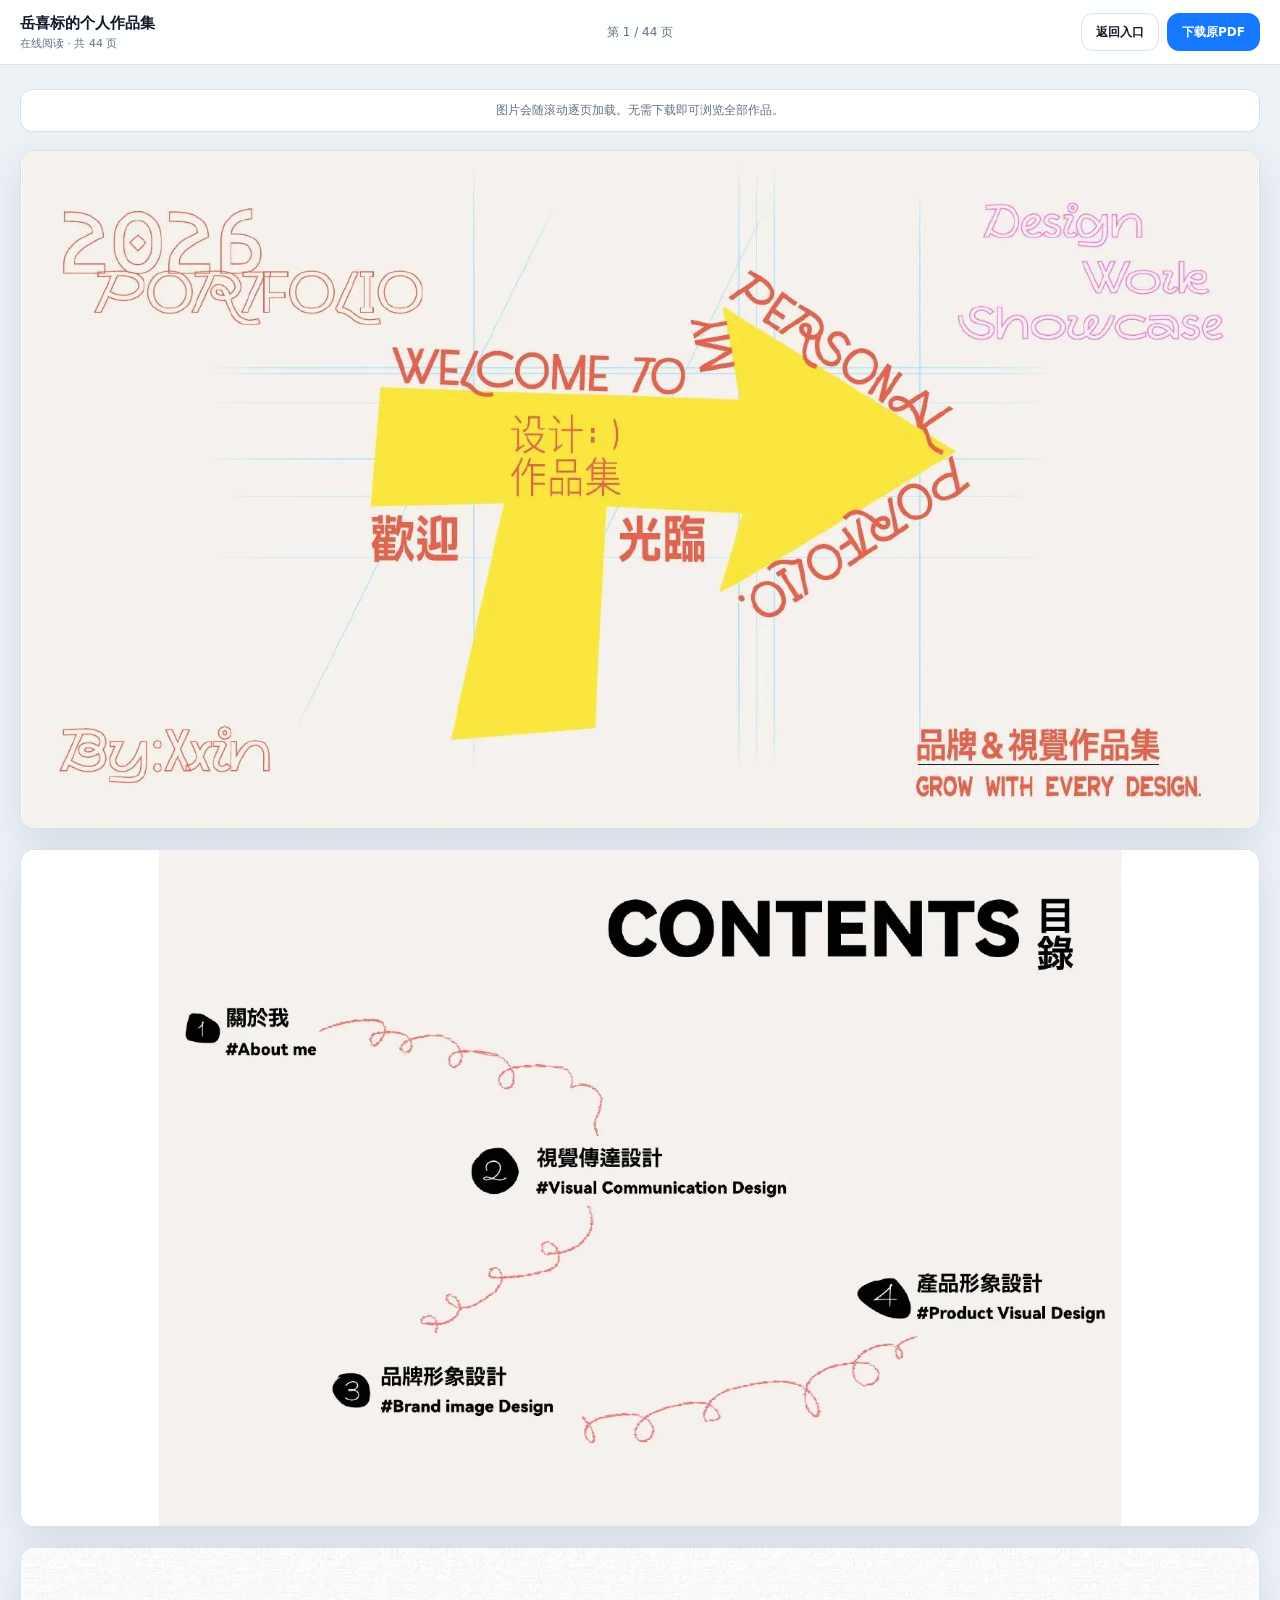
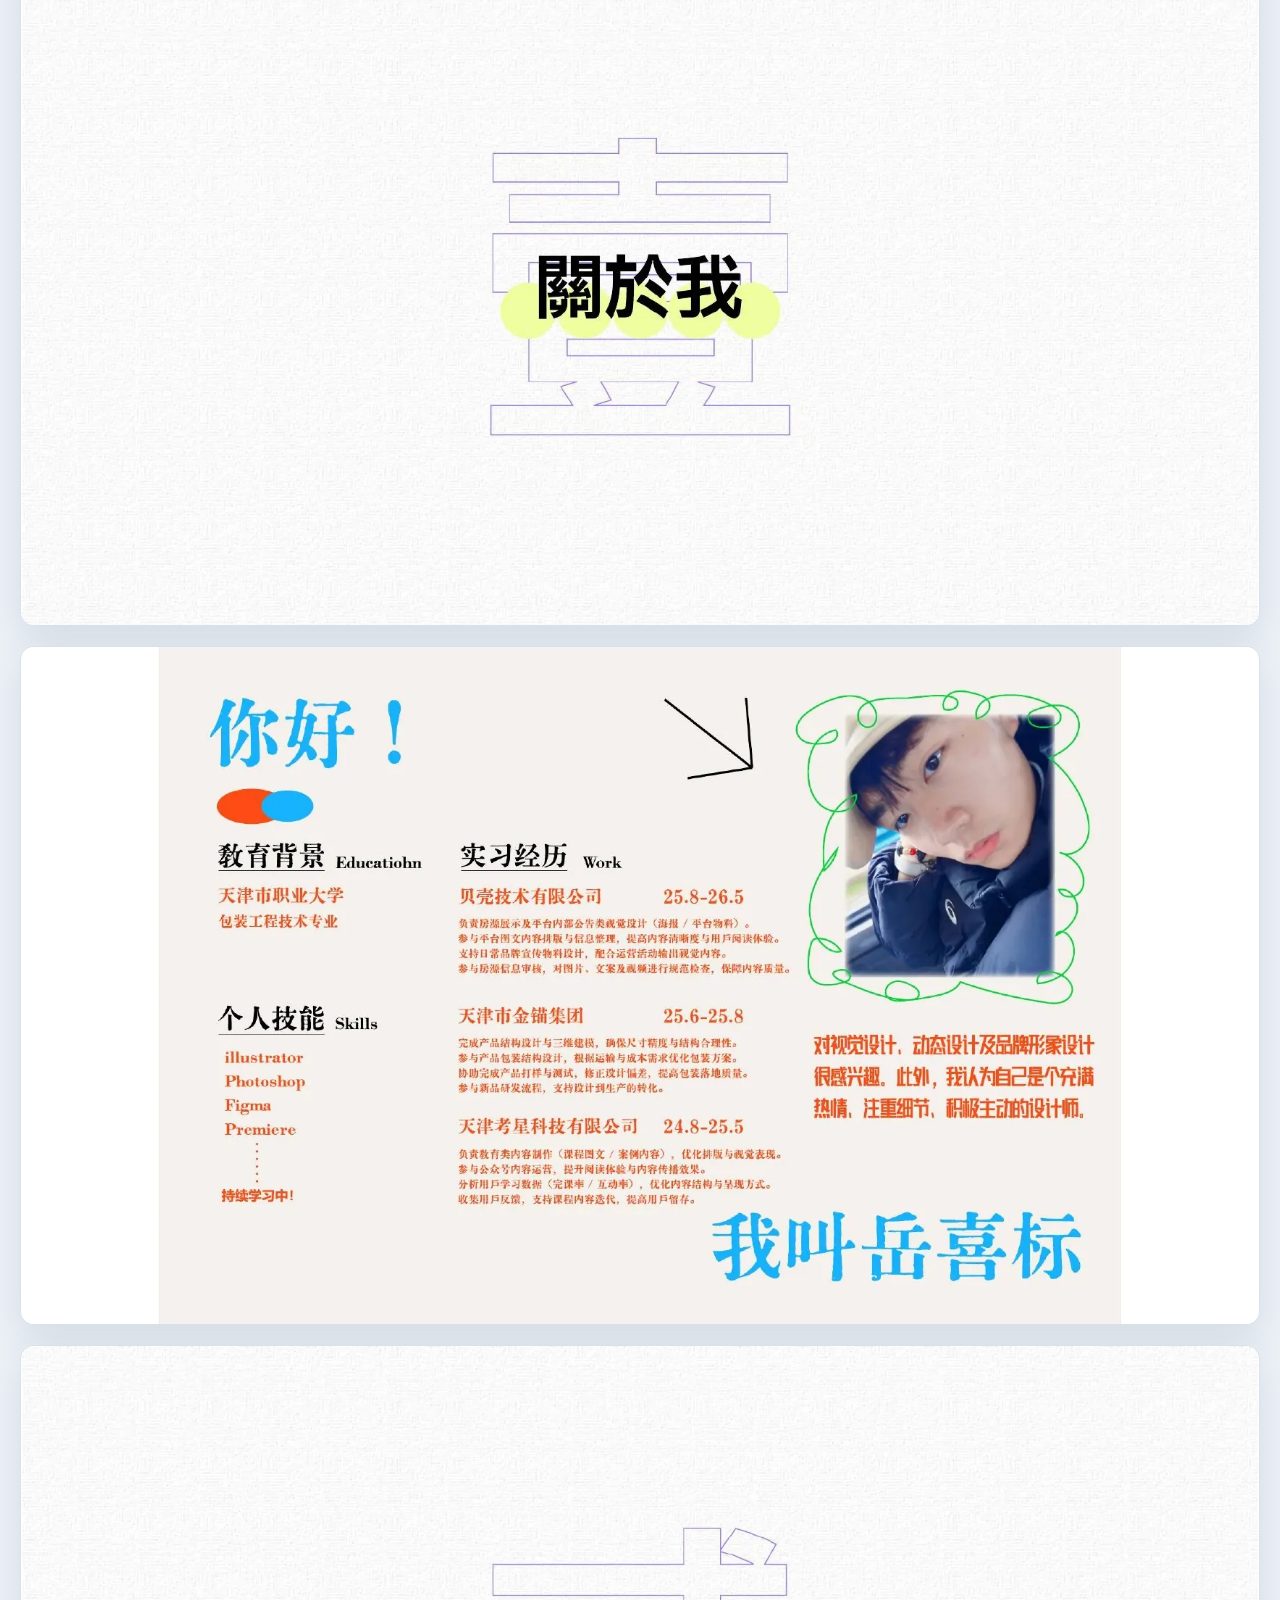
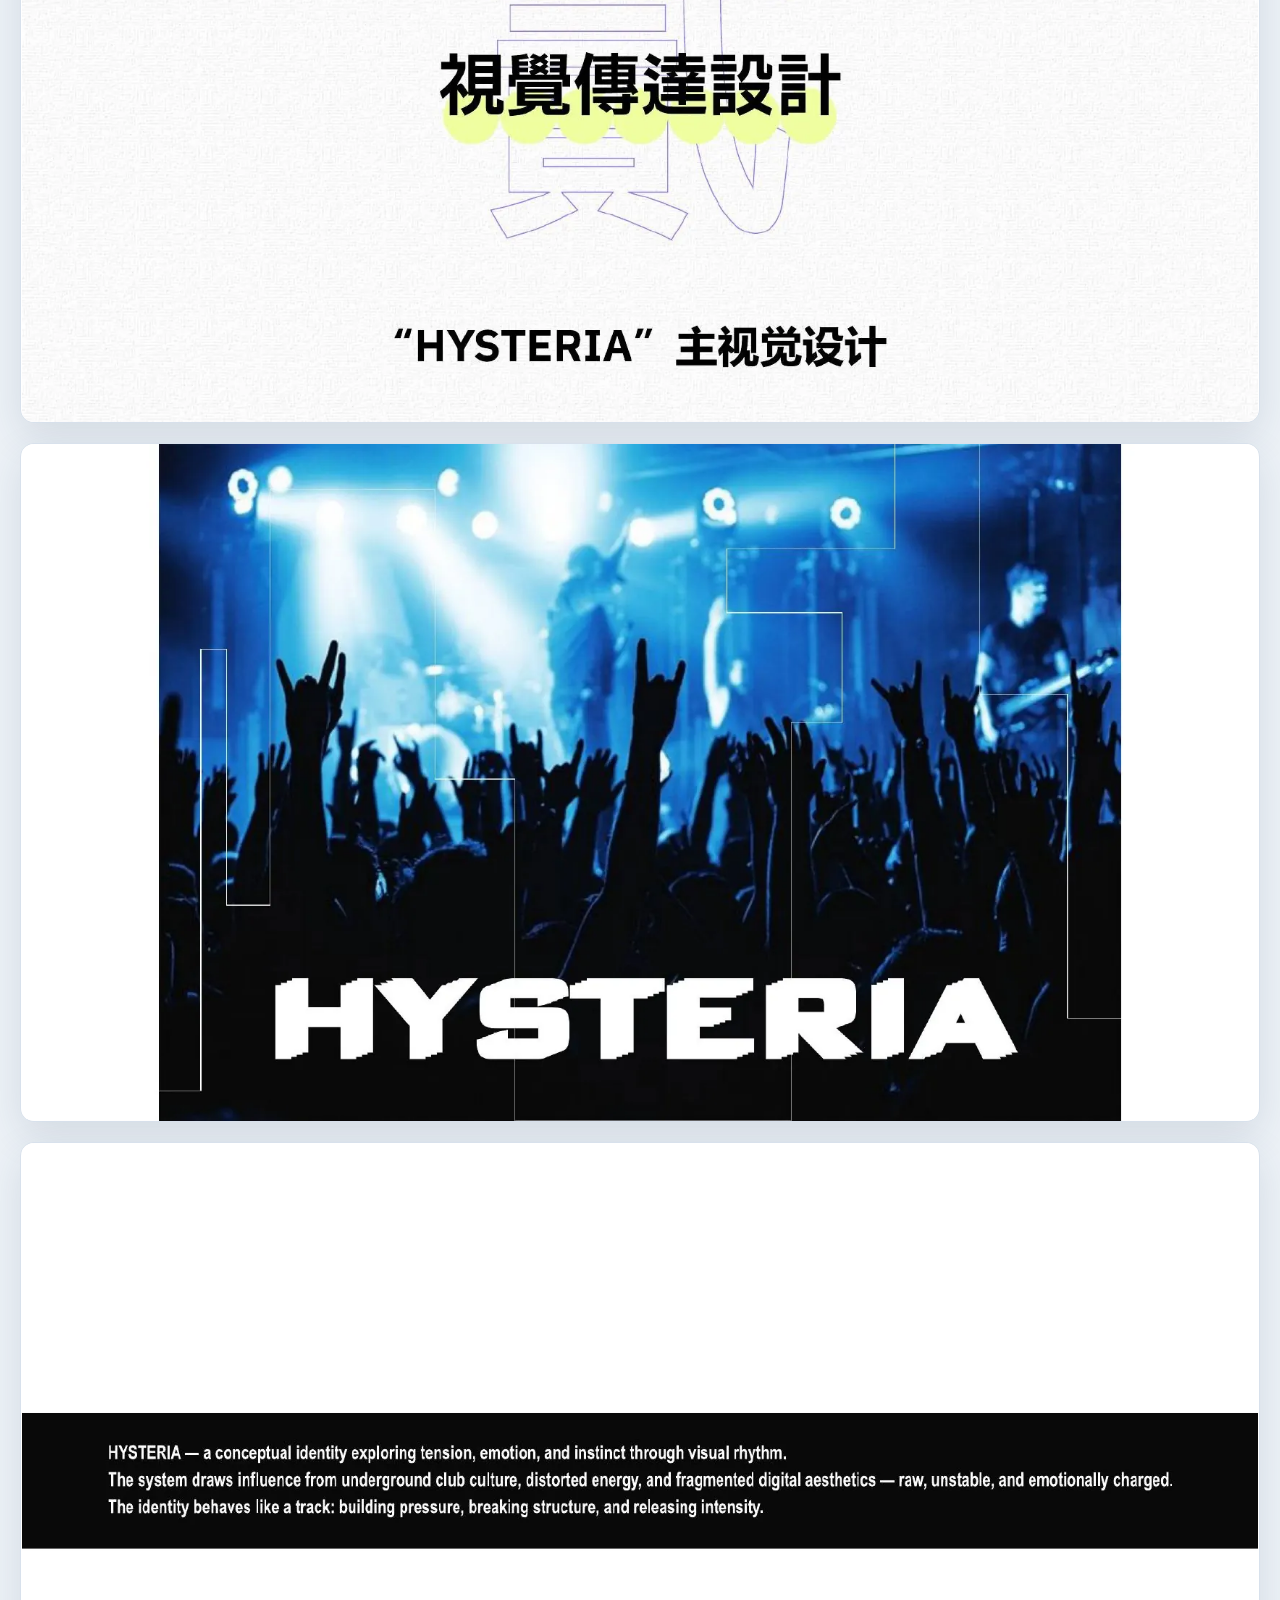
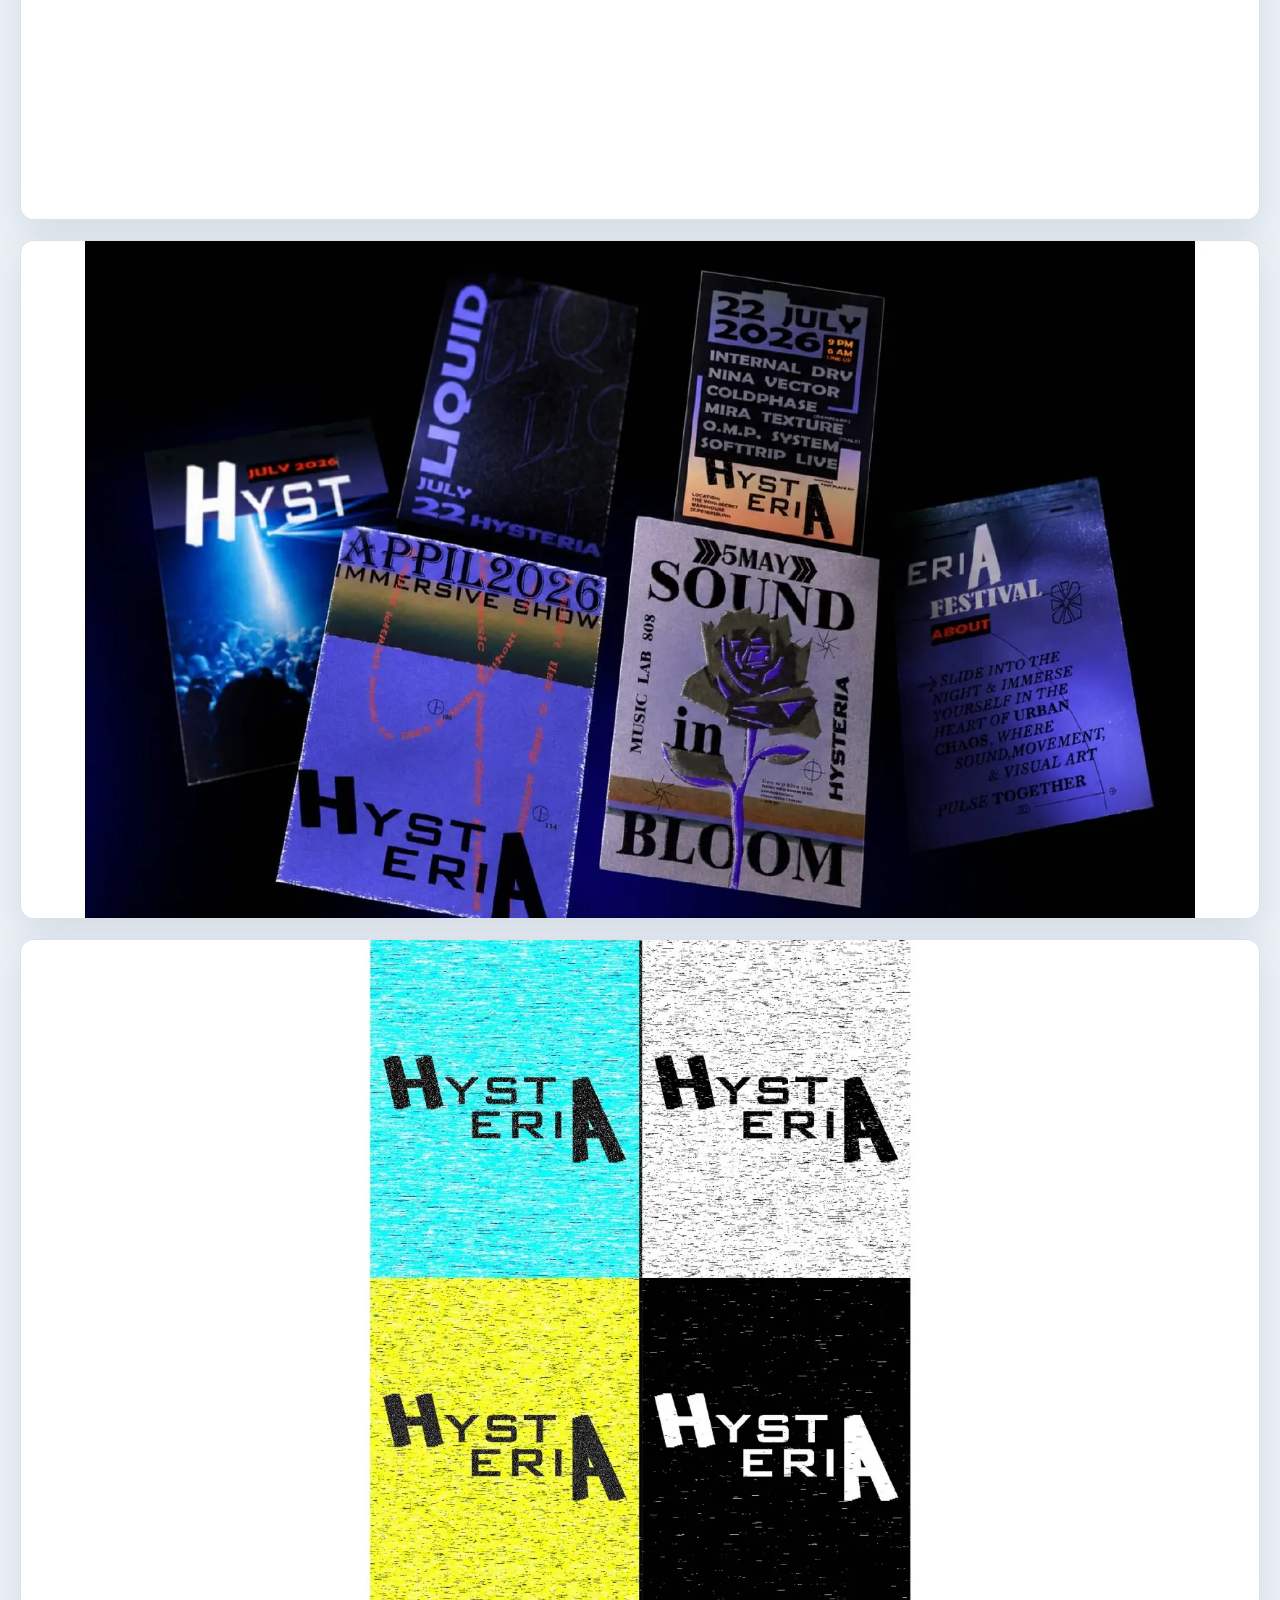
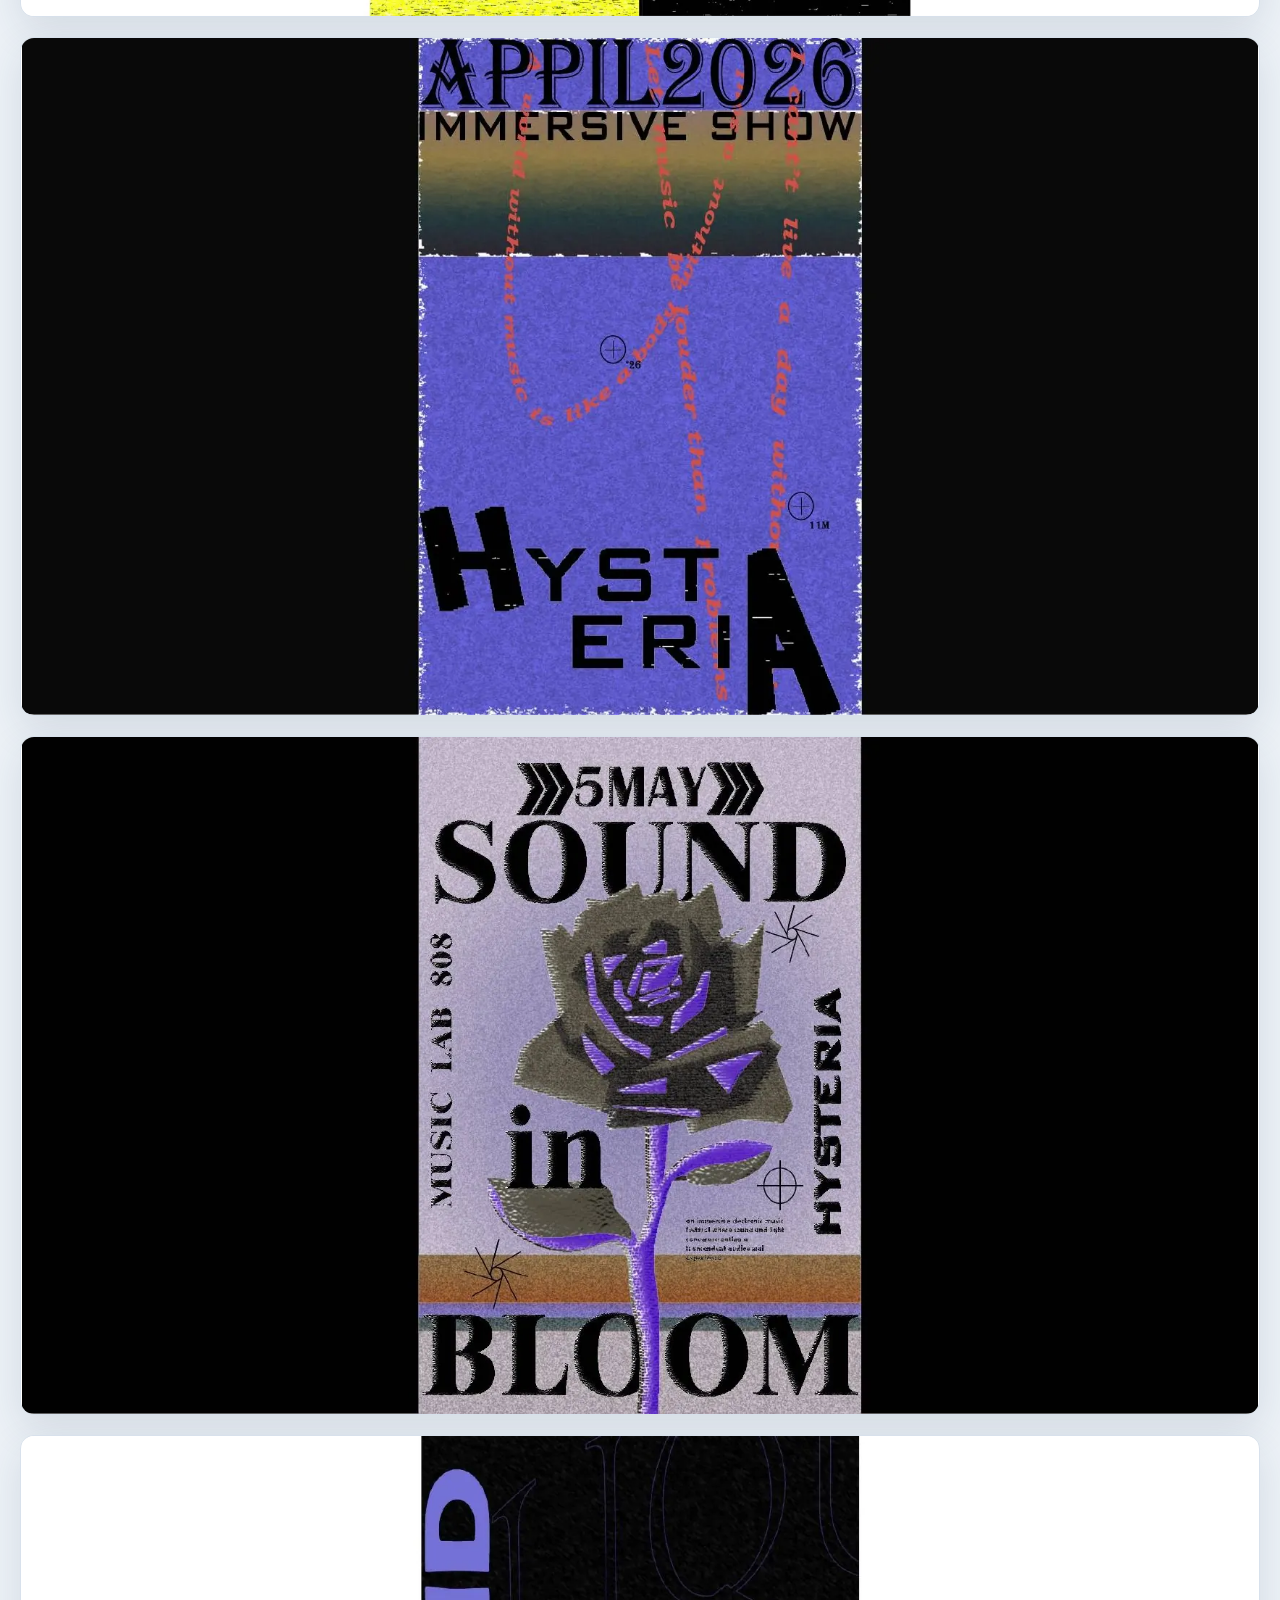
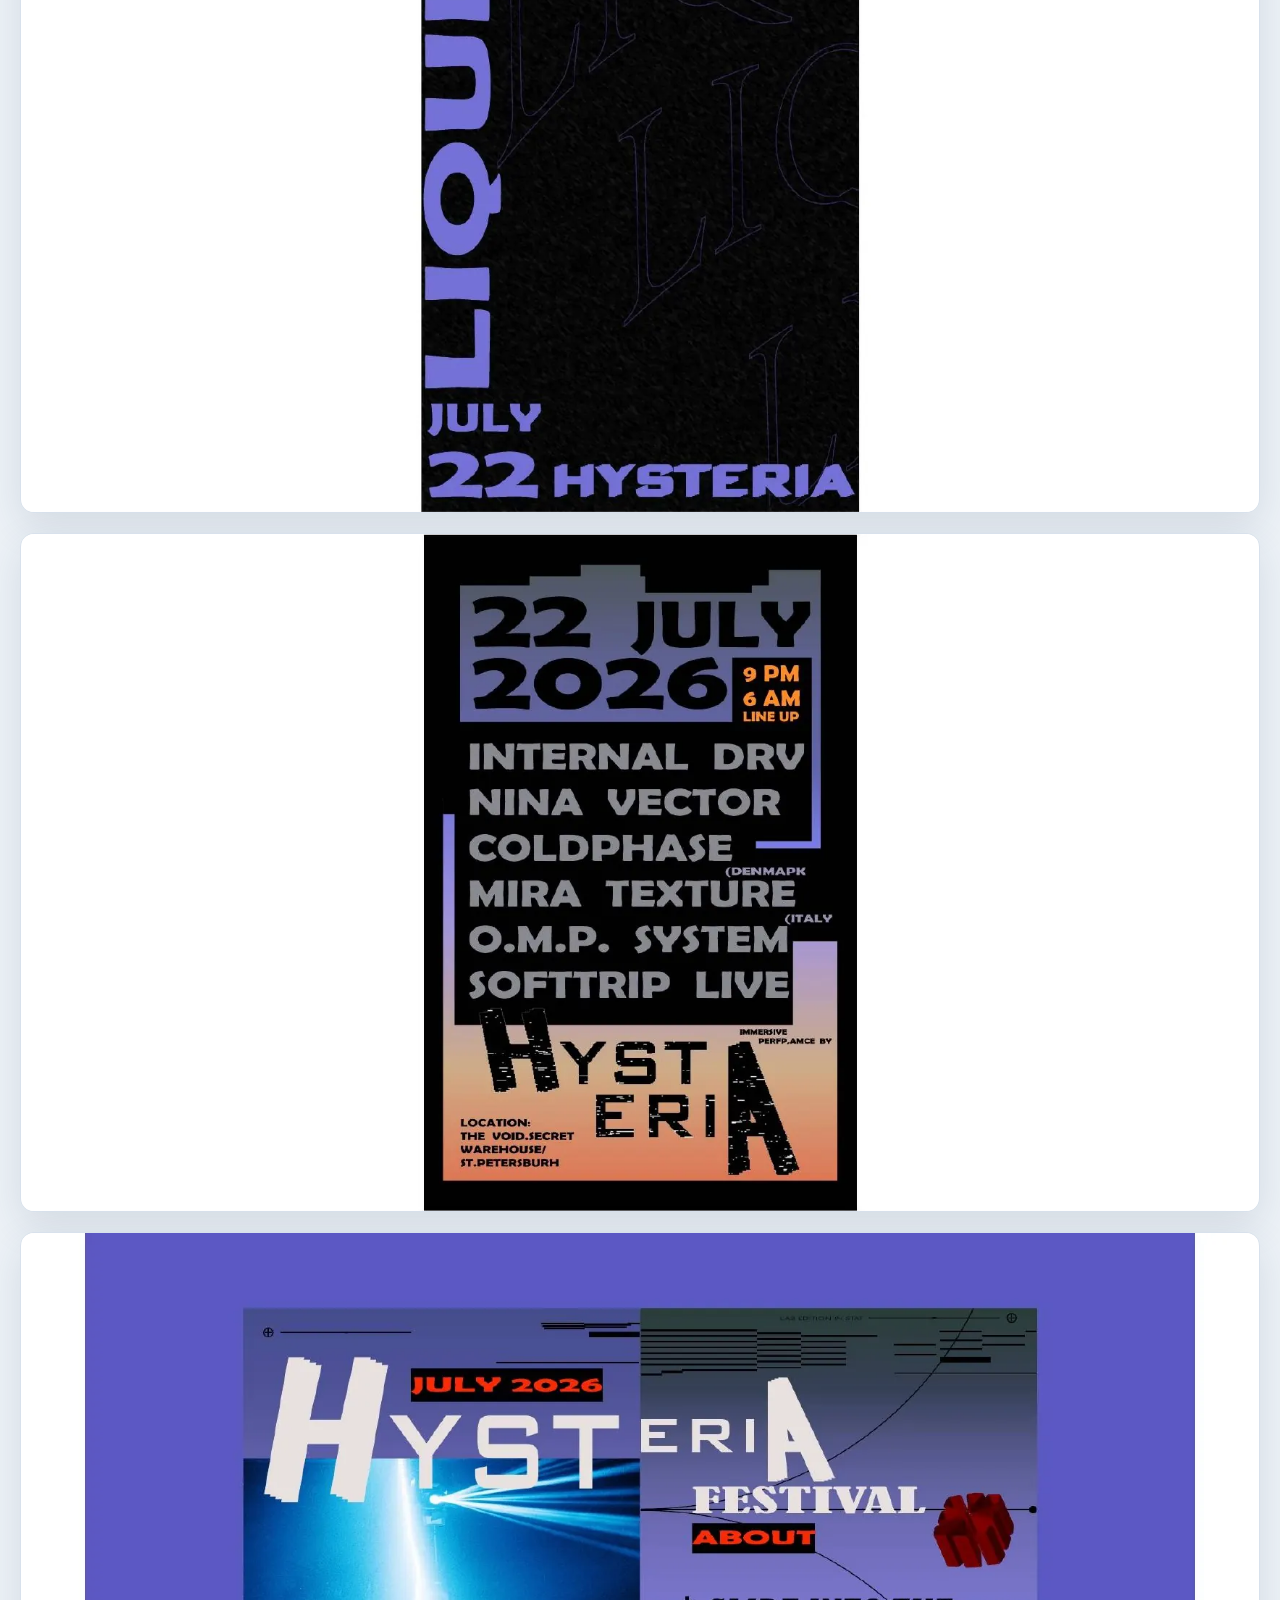
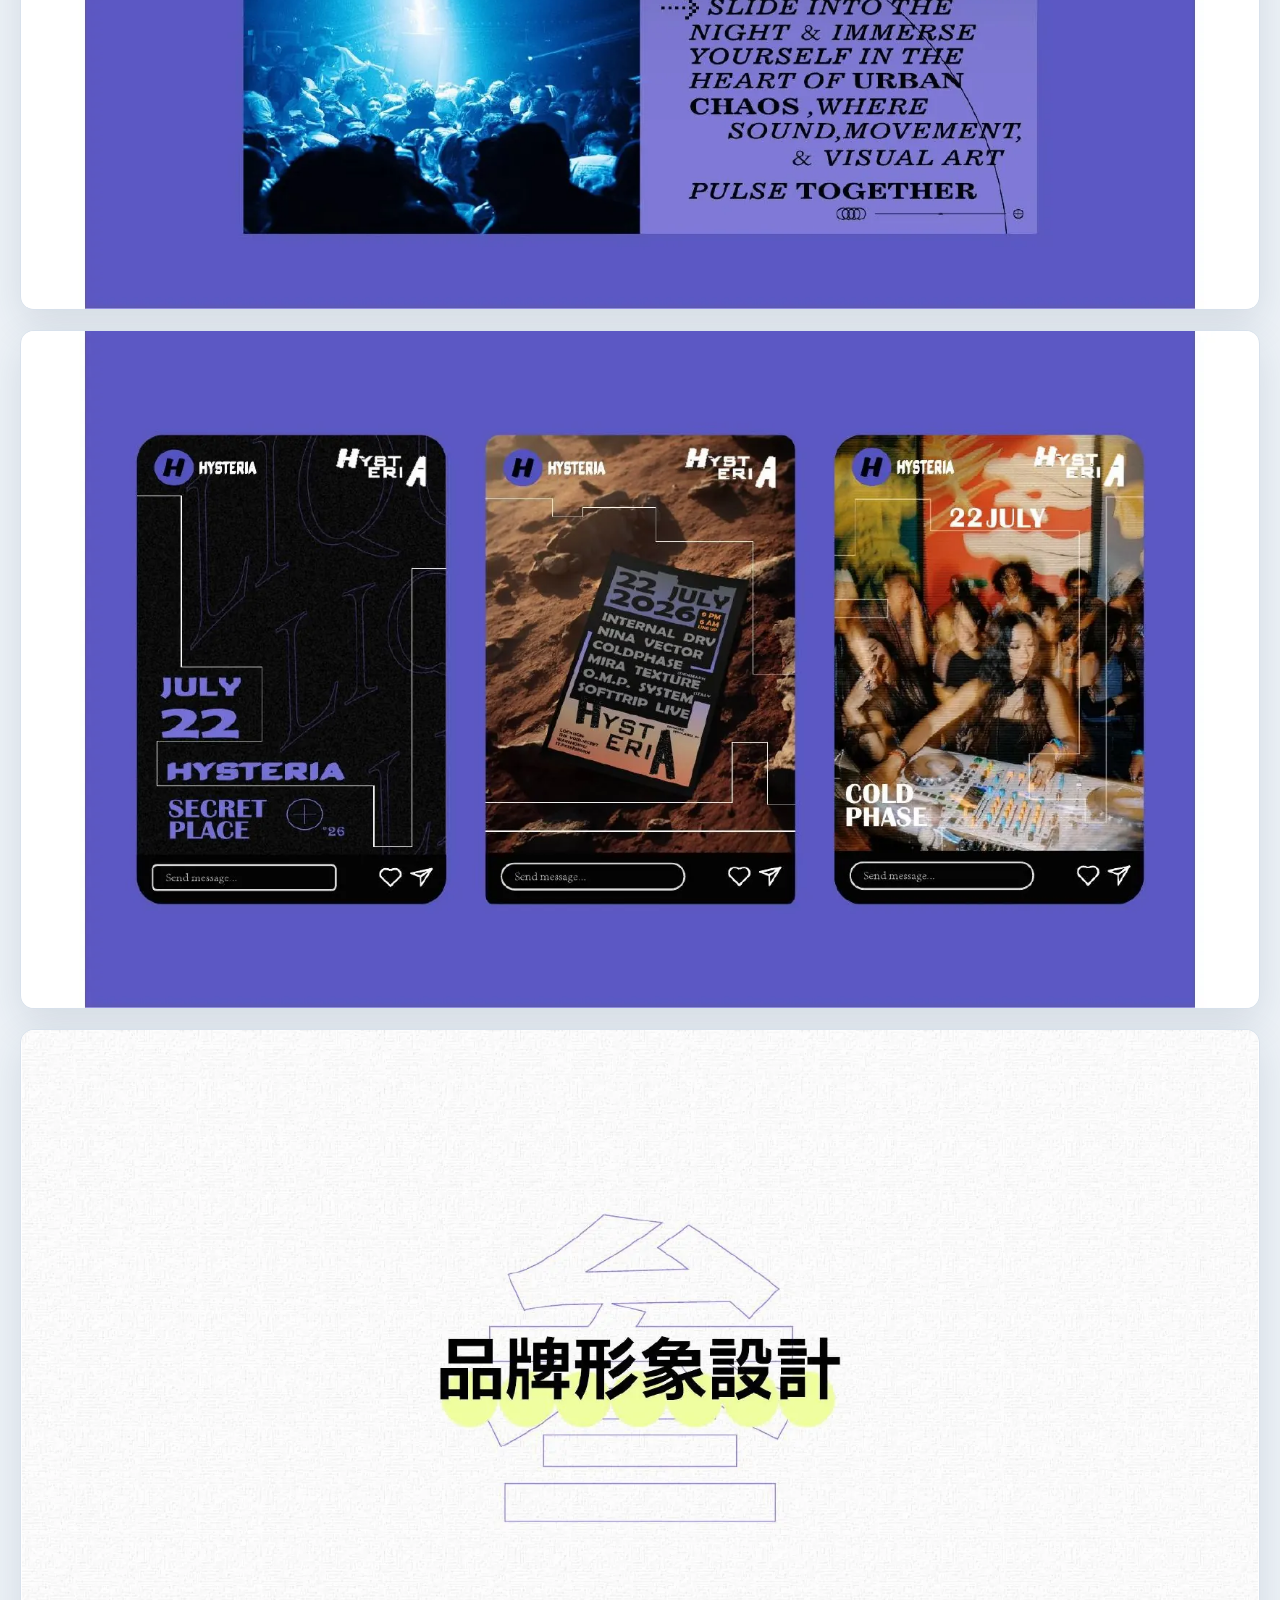
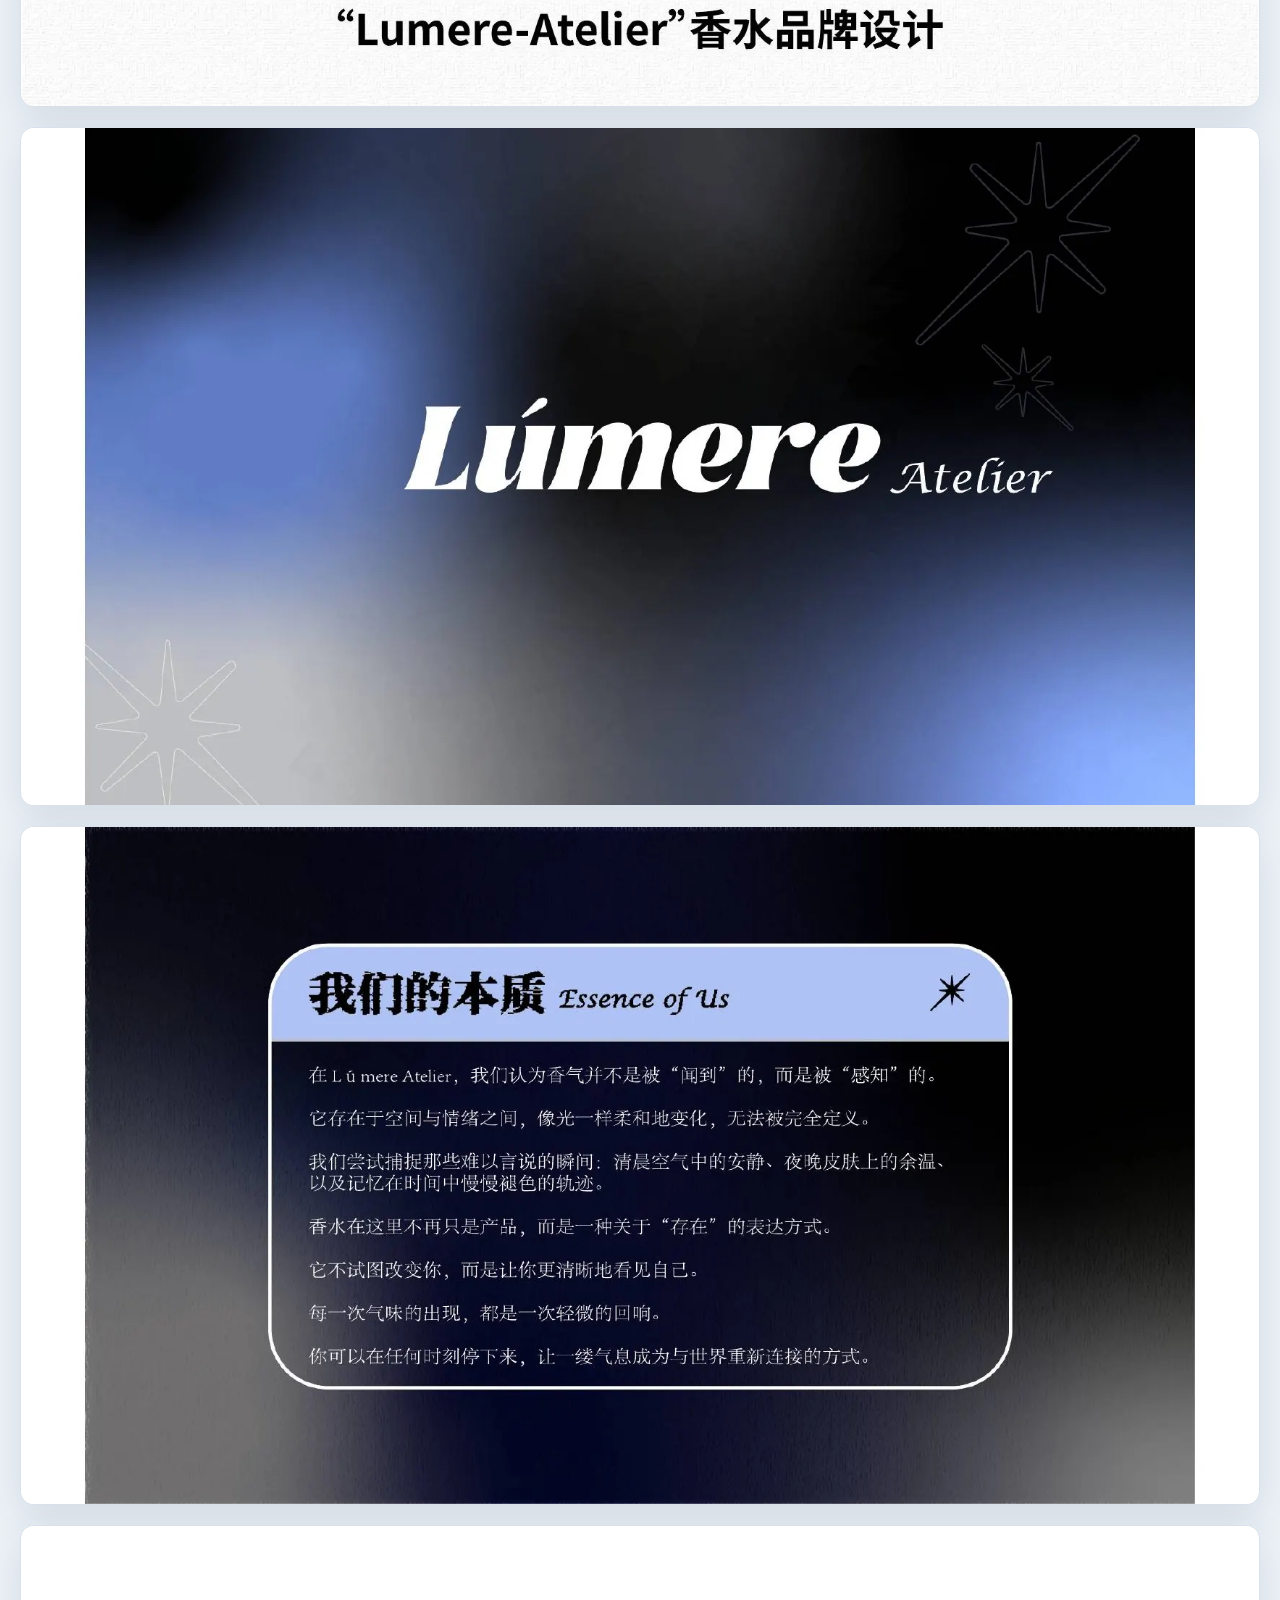
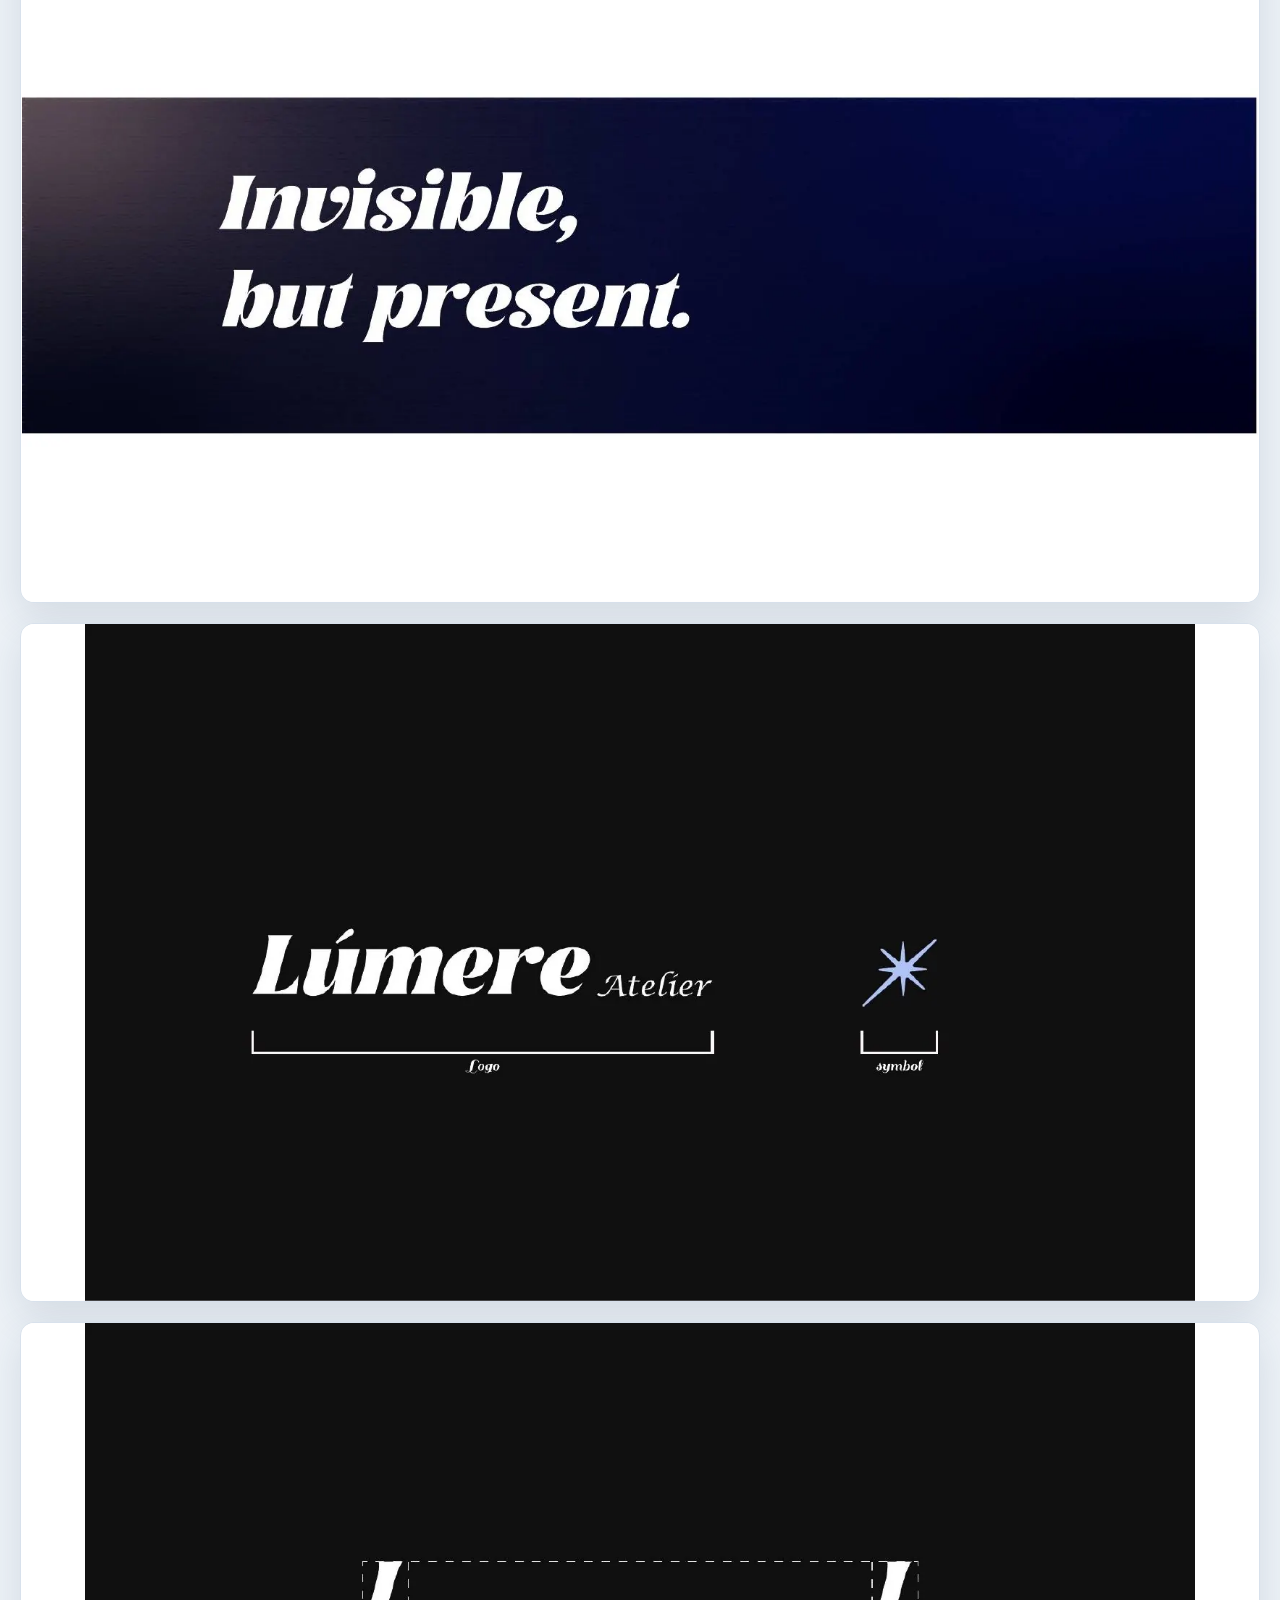
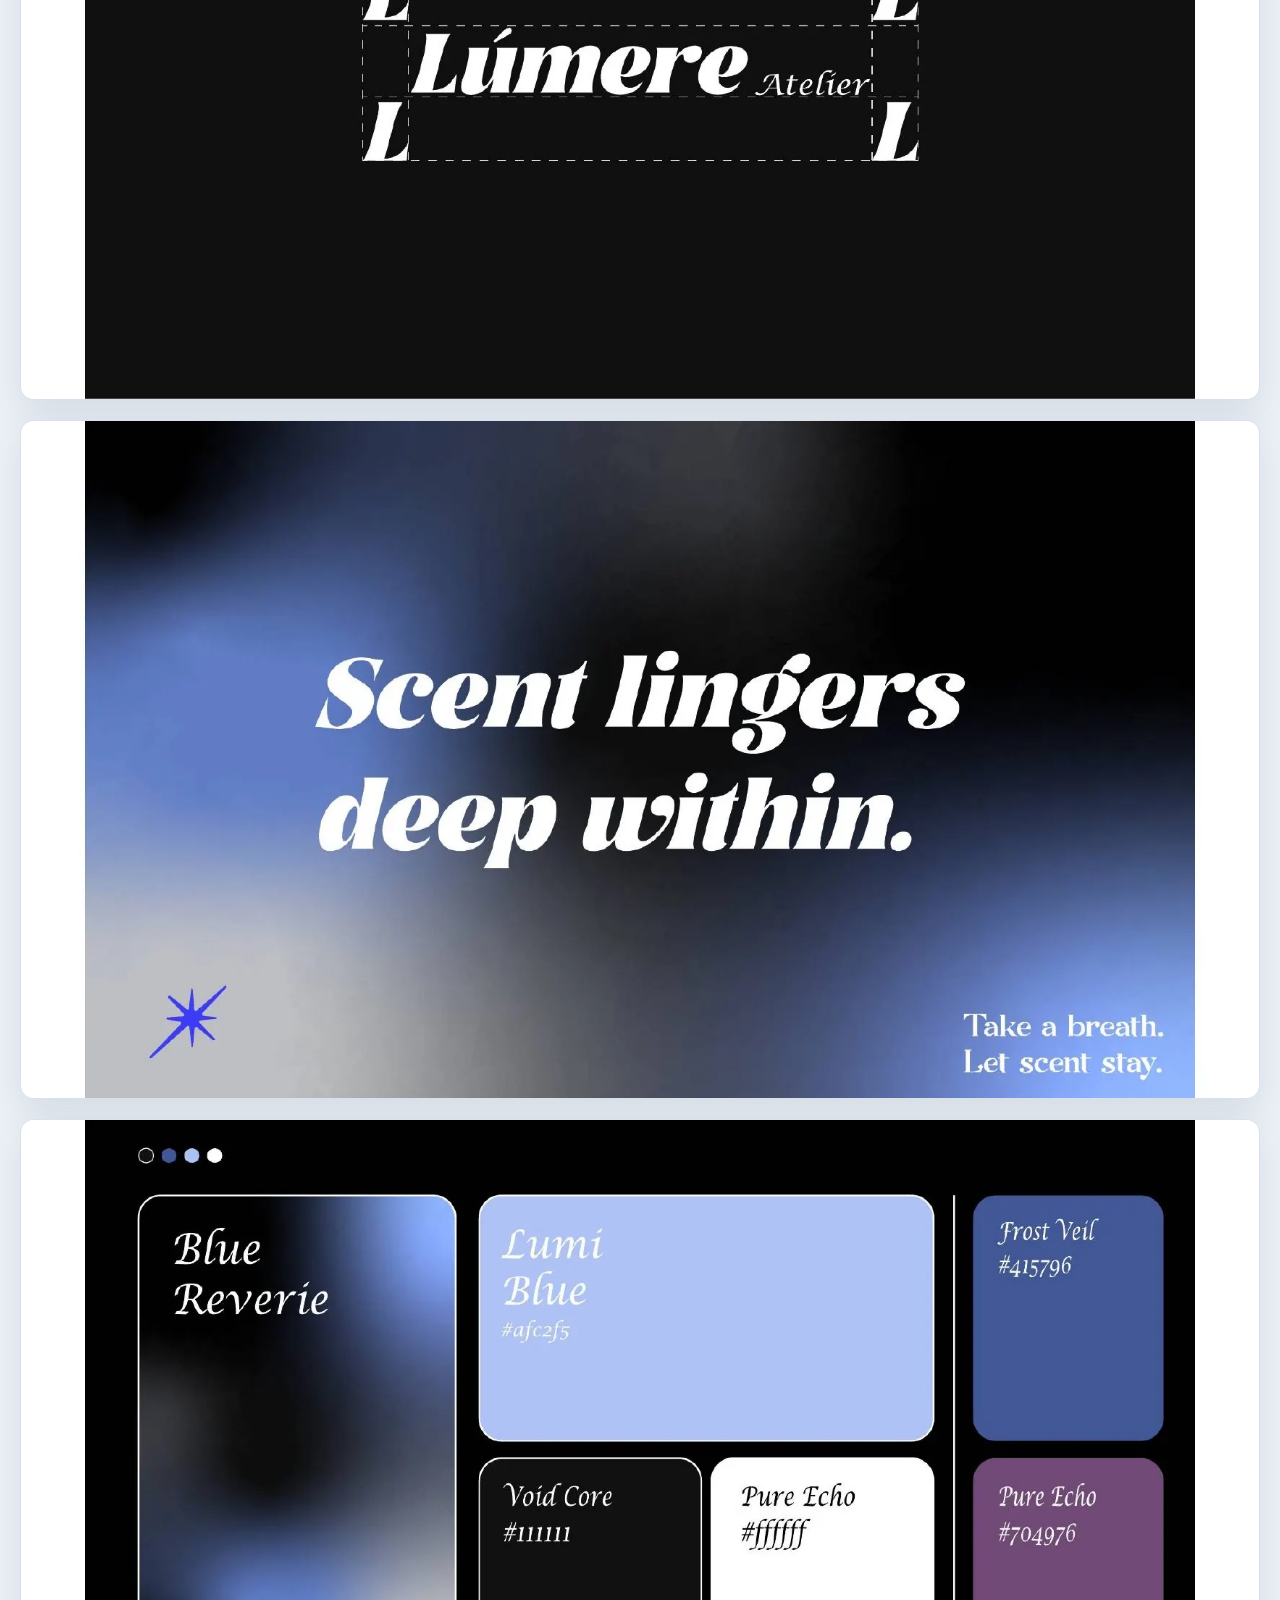
==== pdf.html @ c26d88dd "Add files via upload" ====
<!doctype html>
<html lang="zh-CN">
<head>
  <meta charset="utf-8" />
  <meta name="viewport" content="width=device-width, initial-scale=1, viewport-fit=cover" />
  <meta name="theme-color" content="#f3f6fa" />
  <title>岳喜标｜作品集在线阅读</title>
  <link rel="preload" as="image" href="./portfolio-pages/page-01.webp" fetchpriority="high" />
  <style>
    :root {
      color-scheme: light;
      --blue:#1677ff;
      --blue-dark:#0f5fd6;
      --ink:#111827;
      --muted:#637083;
      --line:#d8e1ec;
      --surface:#ffffff;
      --canvas:#edf2f7;
      --header:rgba(255,255,255,.94);
      --shadow:0 14px 40px rgba(34,57,91,.12);
    }
    * { box-sizing:border-box; }
    html { scroll-behavior:smooth; }
    body { margin:0; min-height:100dvh; background:var(--canvas); color:var(--ink); font-family:"Microsoft YaHei","PingFang SC",system-ui,sans-serif; }
    header { position:sticky; top:0; z-index:10; border-bottom:1px solid var(--line); background:var(--header); backdrop-filter:blur(16px); -webkit-backdrop-filter:blur(16px); }
    .bar { width:min(100%,1320px); min-height:64px; margin:0 auto; padding:10px 20px; display:grid; grid-template-columns:1fr auto 1fr; align-items:center; gap:16px; }
    .title { min-width:0; }
    .title strong { display:block; overflow:hidden; color:var(--ink); font-size:15px; line-height:1.35; text-overflow:ellipsis; white-space:nowrap; }
    .title span { display:block; margin-top:2px; color:var(--muted); font-size:11px; }
    .counter { color:var(--muted); font-size:12px; font-variant-numeric:tabular-nums; white-space:nowrap; }
    .actions { justify-self:end; display:flex; align-items:center; gap:8px; }
    .action { min-height:38px; display:inline-flex; align-items:center; justify-content:center; padding:0 14px; border:1px solid var(--line); border-radius:12px; background:var(--surface); color:var(--ink); font-size:12px; font-weight:700; text-decoration:none; white-space:nowrap; }
    .action.primary { border-color:var(--blue); background:var(--blue); color:#fff; }
    .action:active { transform:translateY(1px); }
    main { width:min(100%,1320px); margin:0 auto; padding:24px 20px 64px; }
    .notice { margin:0 auto 18px; padding:11px 14px; border:1px solid var(--line); border-radius:12px; background:var(--surface); color:var(--muted); font-size:12px; line-height:1.6; text-align:center; }
    .pages { display:grid; gap:20px; }
    .page { width:100%; aspect-ratio:1280 / 700.4724; margin:0; overflow:hidden; border:1px solid var(--line); border-radius:14px; background:#e3eaf2; box-shadow:var(--shadow); }
    .page img { display:block; width:100%; height:100%; object-fit:contain; background:var(--surface); }
    .page img.is-error { opacity:0; }
    .error { display:none; height:100%; place-items:center; padding:24px; color:var(--muted); text-align:center; }
    .page.has-error .error { display:grid; }
    .page.has-error img { display:none; }
    noscript { display:block; margin:20px; padding:18px; border:1px solid #f1b8b8; border-radius:12px; background:#fff3f3; color:#862828; }
    @media (max-width:720px) {
      .bar { min-height:58px; padding:8px 12px; grid-template-columns:minmax(0,1fr) auto; }
      .counter { display:none; }
      .title span { display:none; }
      .actions { gap:6px; }
      .action { min-height:36px; padding:0 10px; border-radius:10px; font-size:11px; }
      main { padding:12px 8px 44px; }
      .notice { margin-bottom:10px; padding:9px 10px; border-radius:10px; }
      .pages { gap:10px; }
      .page { border-radius:8px; box-shadow:0 8px 24px rgba(34,57,91,.10); }
    }
    @media (prefers-color-scheme:dark) {
      :root { --ink:#edf3fb; --muted:#a9b6c8; --line:#334155; --surface:#182231; --canvas:#0f1722; --header:rgba(15,23,34,.94); --shadow:0 14px 40px rgba(0,0,0,.28); }
      .action.primary { color:#fff; }
    }
    @media (prefers-reduced-motion:reduce) { html { scroll-behavior:auto; } }
  </style>
</head>
<body>
  <header>
    <div class="bar">
      <div class="title"><strong>岳喜标的个人作品集</strong><span>在线阅读 · 共 44 页</span></div>
      <div class="counter" id="counter" aria-live="polite">第 1 / 44 页</div>
      <nav class="actions" aria-label="作品集操作">
        <a class="action" href="./view.html">返回入口</a>
        <a class="action primary" href="./portfolio.pdf" download>下载原PDF</a>
      </nav>
    </div>
  </header>
  <main>
    <p class="notice">图片会随滚动逐页加载。无需下载即可浏览全部作品。</p>
    <div class="pages" id="pages" aria-label="作品集页面"></div>
    <noscript>当前浏览器已关闭 JavaScript。请启用后在线阅读，或使用上方按钮下载原PDF。</noscript>
  </main>
  <script>
    const total = 44;
    const pages = document.getElementById('pages');
    const counter = document.getElementById('counter');
    const fragment = document.createDocumentFragment();

    for (let pageNumber = 1; pageNumber <= total; pageNumber += 1) {
      const figure = document.createElement('figure');
      figure.className = 'page';
      figure.dataset.page = String(pageNumber);

      const image = document.createElement('img');
      image.src = `./portfolio-pages/page-${String(pageNumber).padStart(2, '0')}.webp`;
      image.alt = `岳喜标个人作品集第 ${pageNumber} 页`;
      image.width = 1280;
      image.height = 700;
      image.decoding = 'async';
      if (pageNumber === 1) {
        image.loading = 'eager';
        image.fetchPriority = 'high';
      } else {
        image.loading = 'lazy';
      }

      const error = document.createElement('div');
      error.className = 'error';
      error.textContent = `第 ${pageNumber} 页加载失败，请检查网络后刷新页面。`;
      image.addEventListener('error', () => figure.classList.add('has-error'), { once: true });

      figure.append(image, error);
      fragment.append(figure);
    }
    pages.append(fragment);

    const observer = new IntersectionObserver((entries) => {
      const visible = entries
        .filter((entry) => entry.isIntersecting)
        .sort((a, b) => b.intersectionRatio - a.intersectionRatio)[0];
      if (visible) counter.textContent = `第 ${visible.target.dataset.page} / ${total} 页`;
    }, { rootMargin: '-20% 0px -60% 0px', threshold: [0, .25, .5, .75, 1] });

    document.querySelectorAll('.page').forEach((page) => observer.observe(page));
  </script>
</body>
</html>
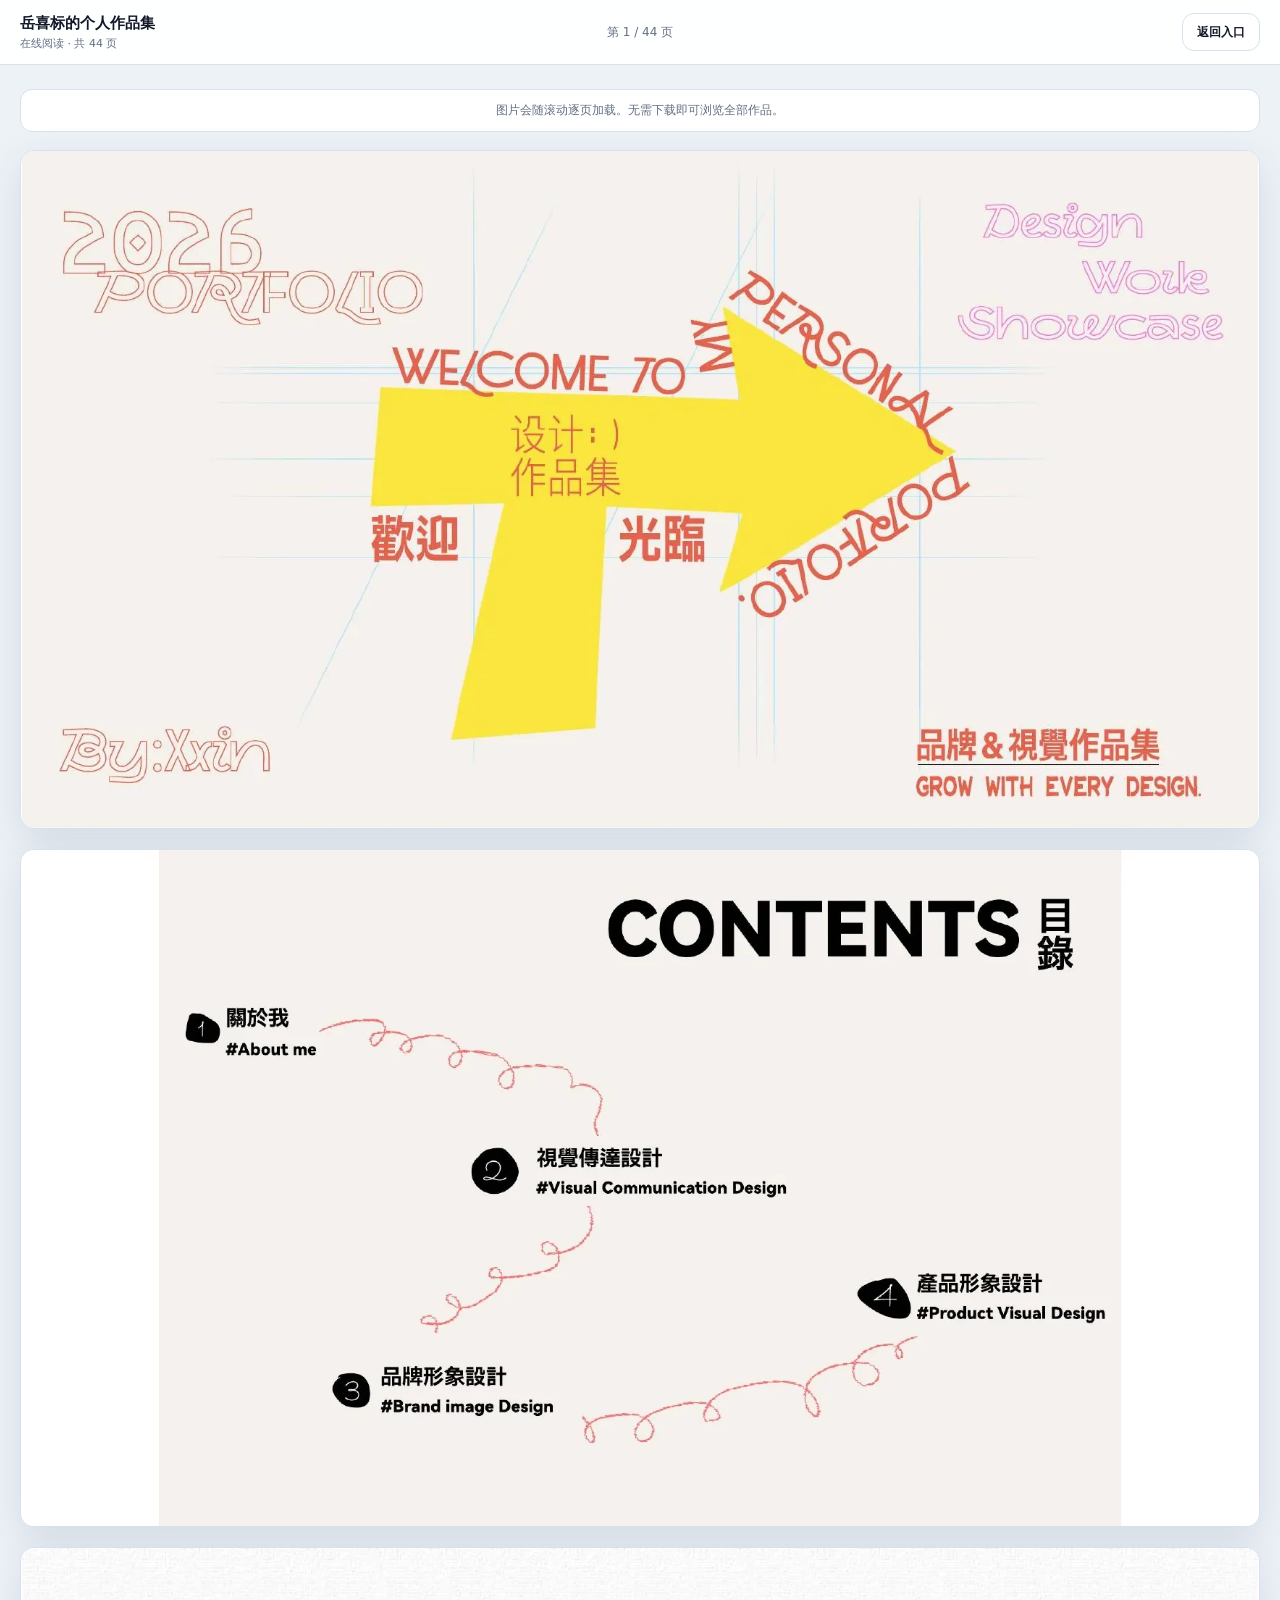
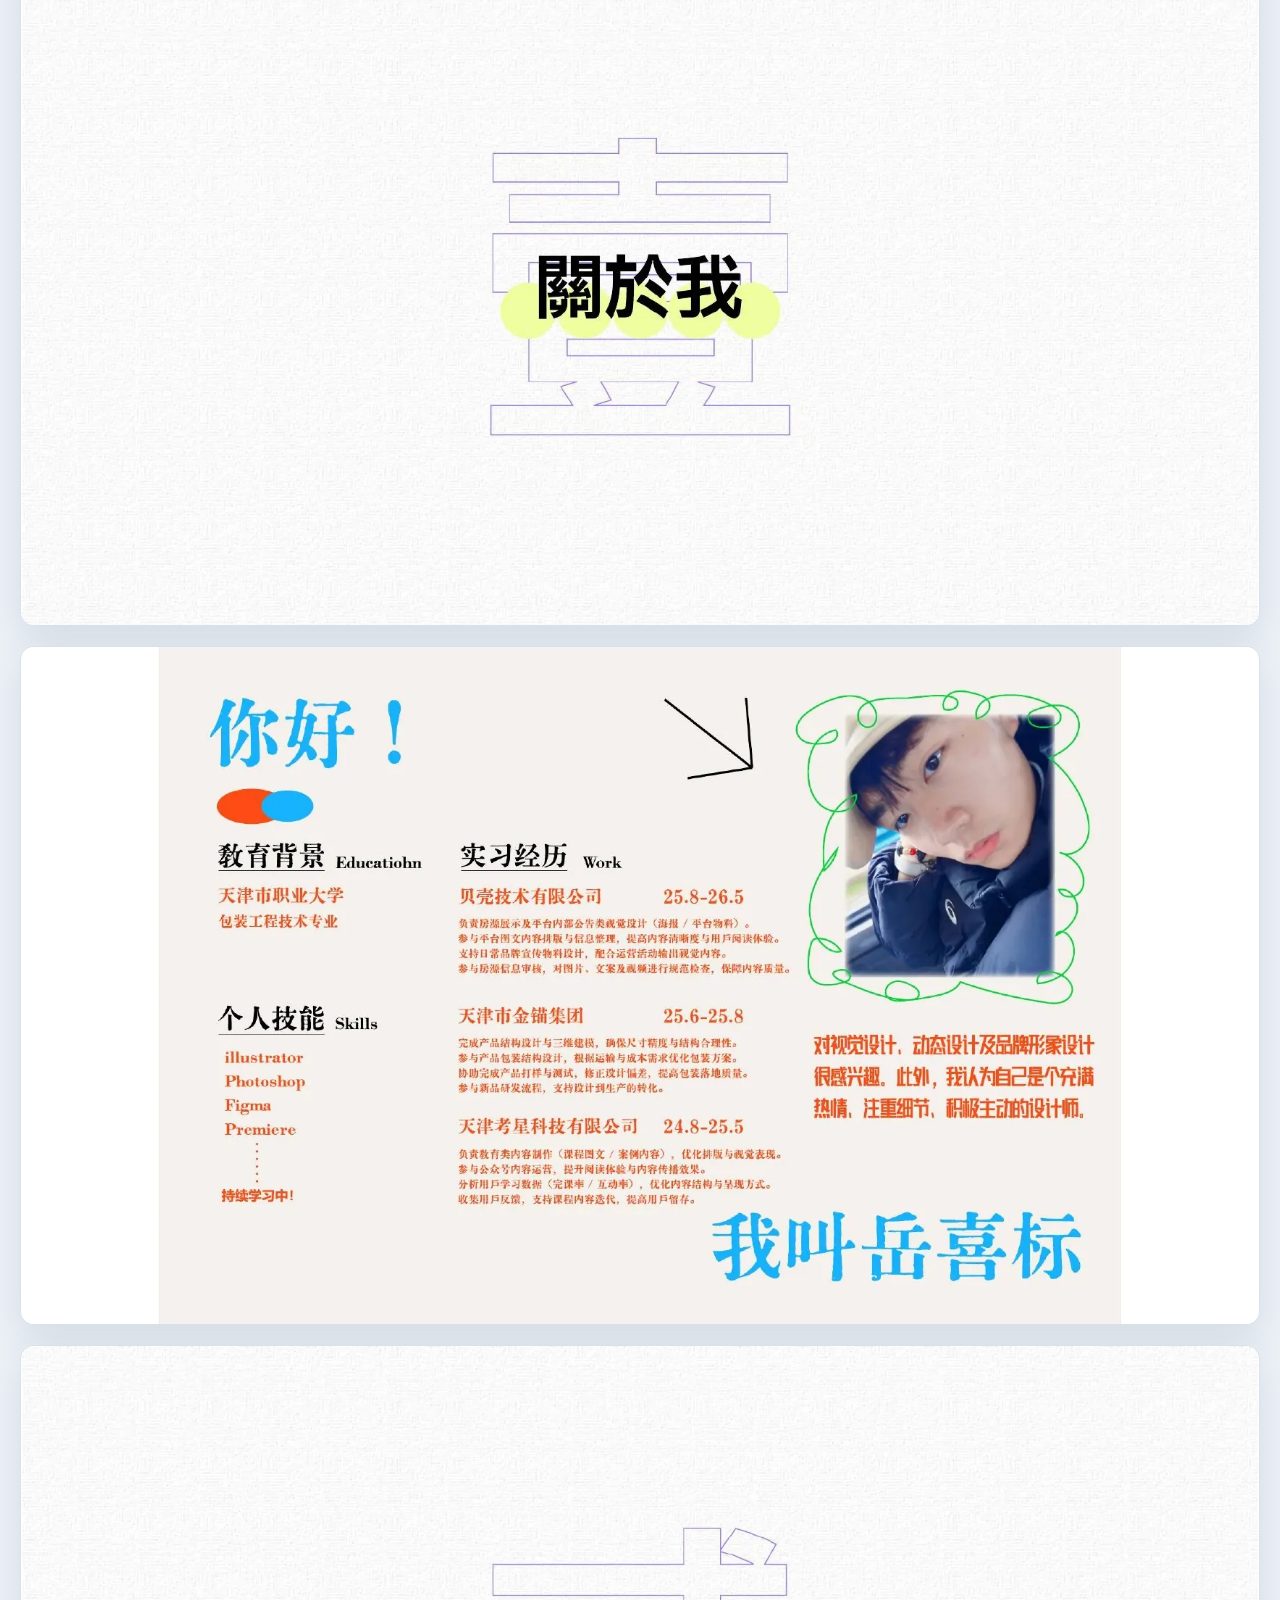
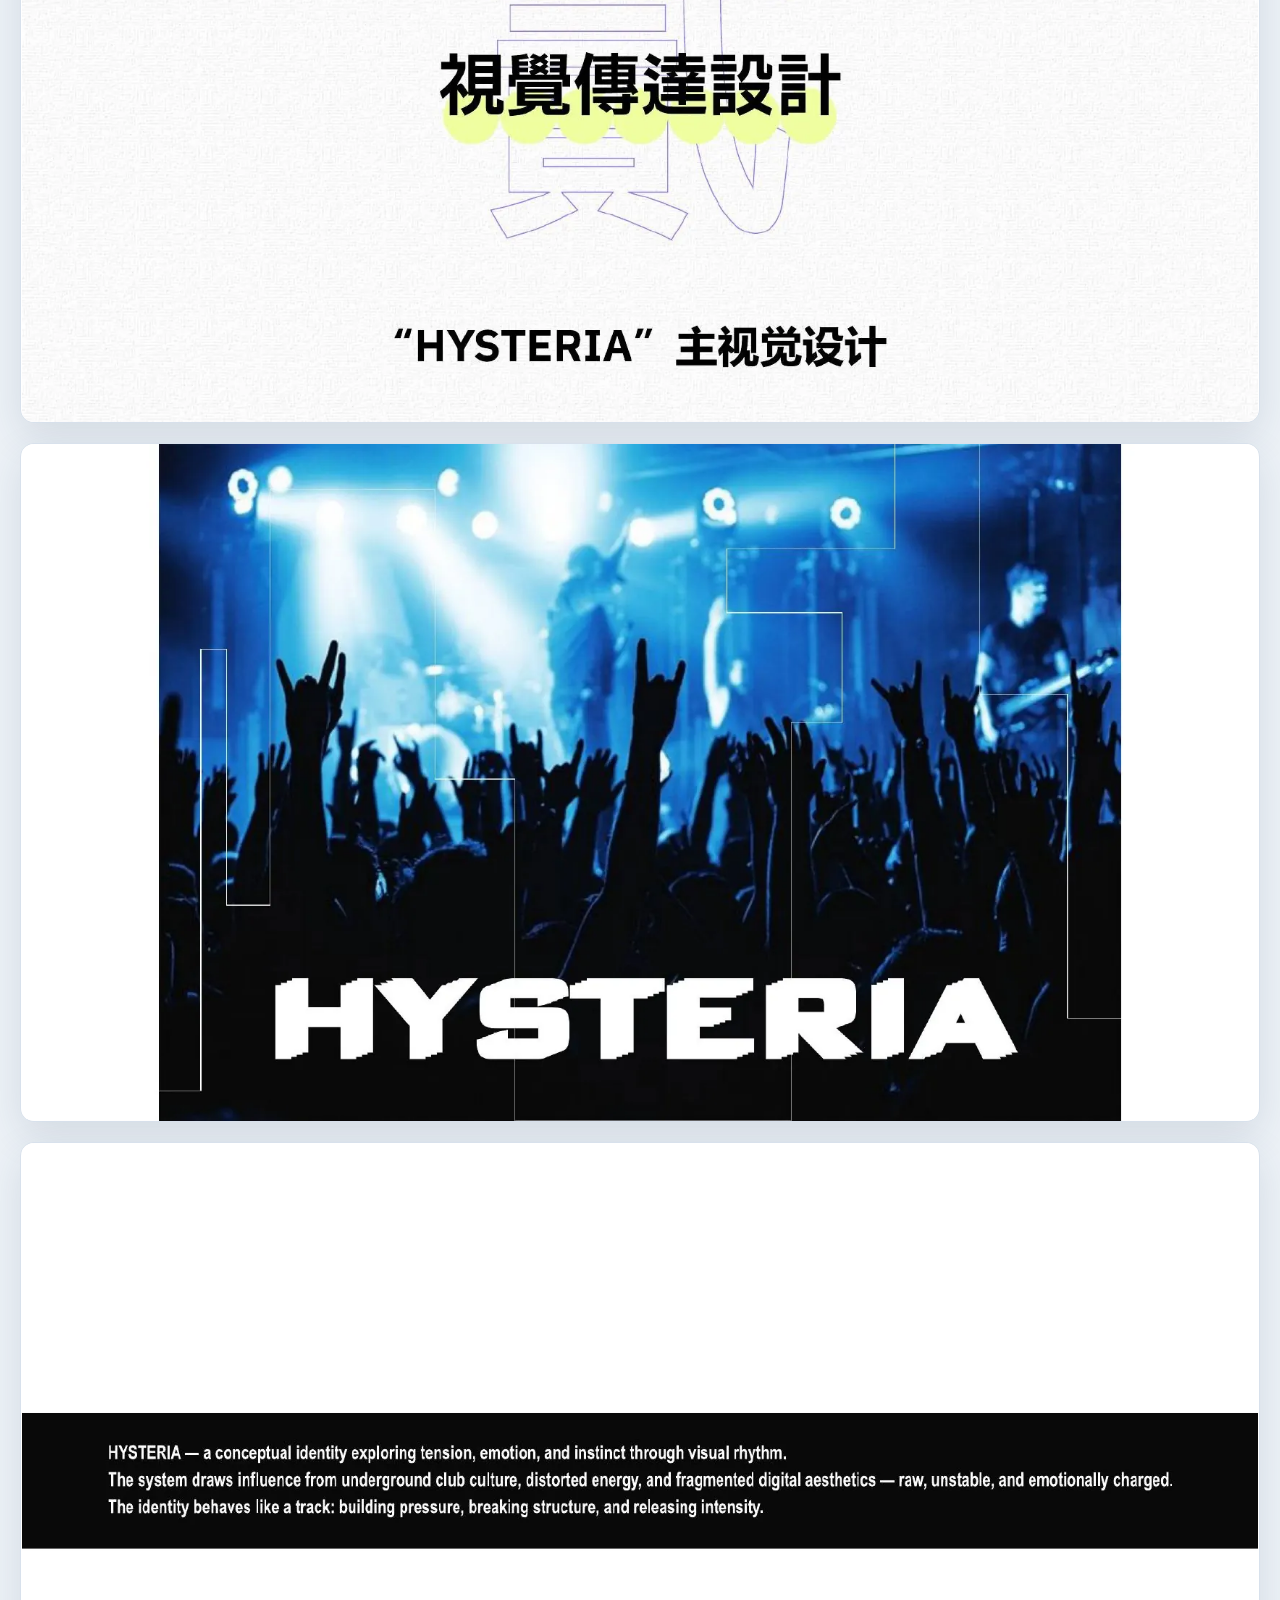
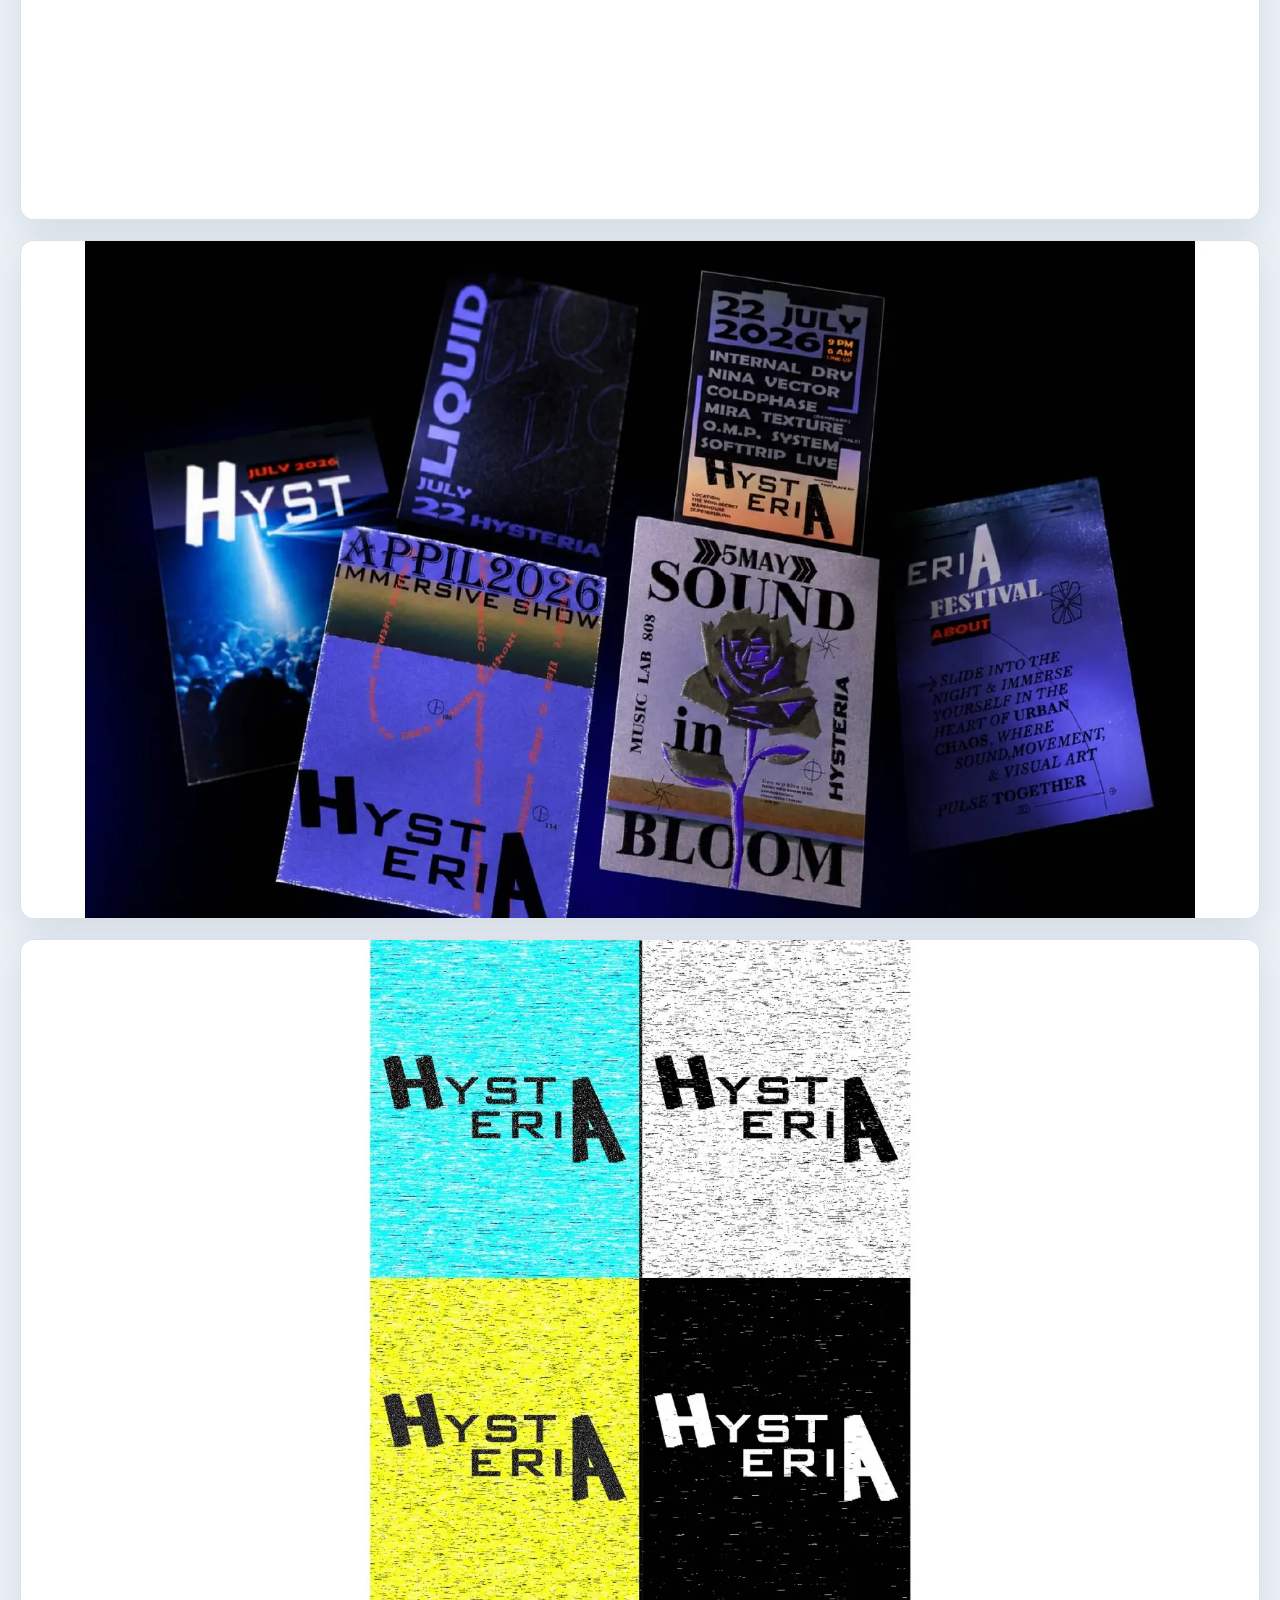
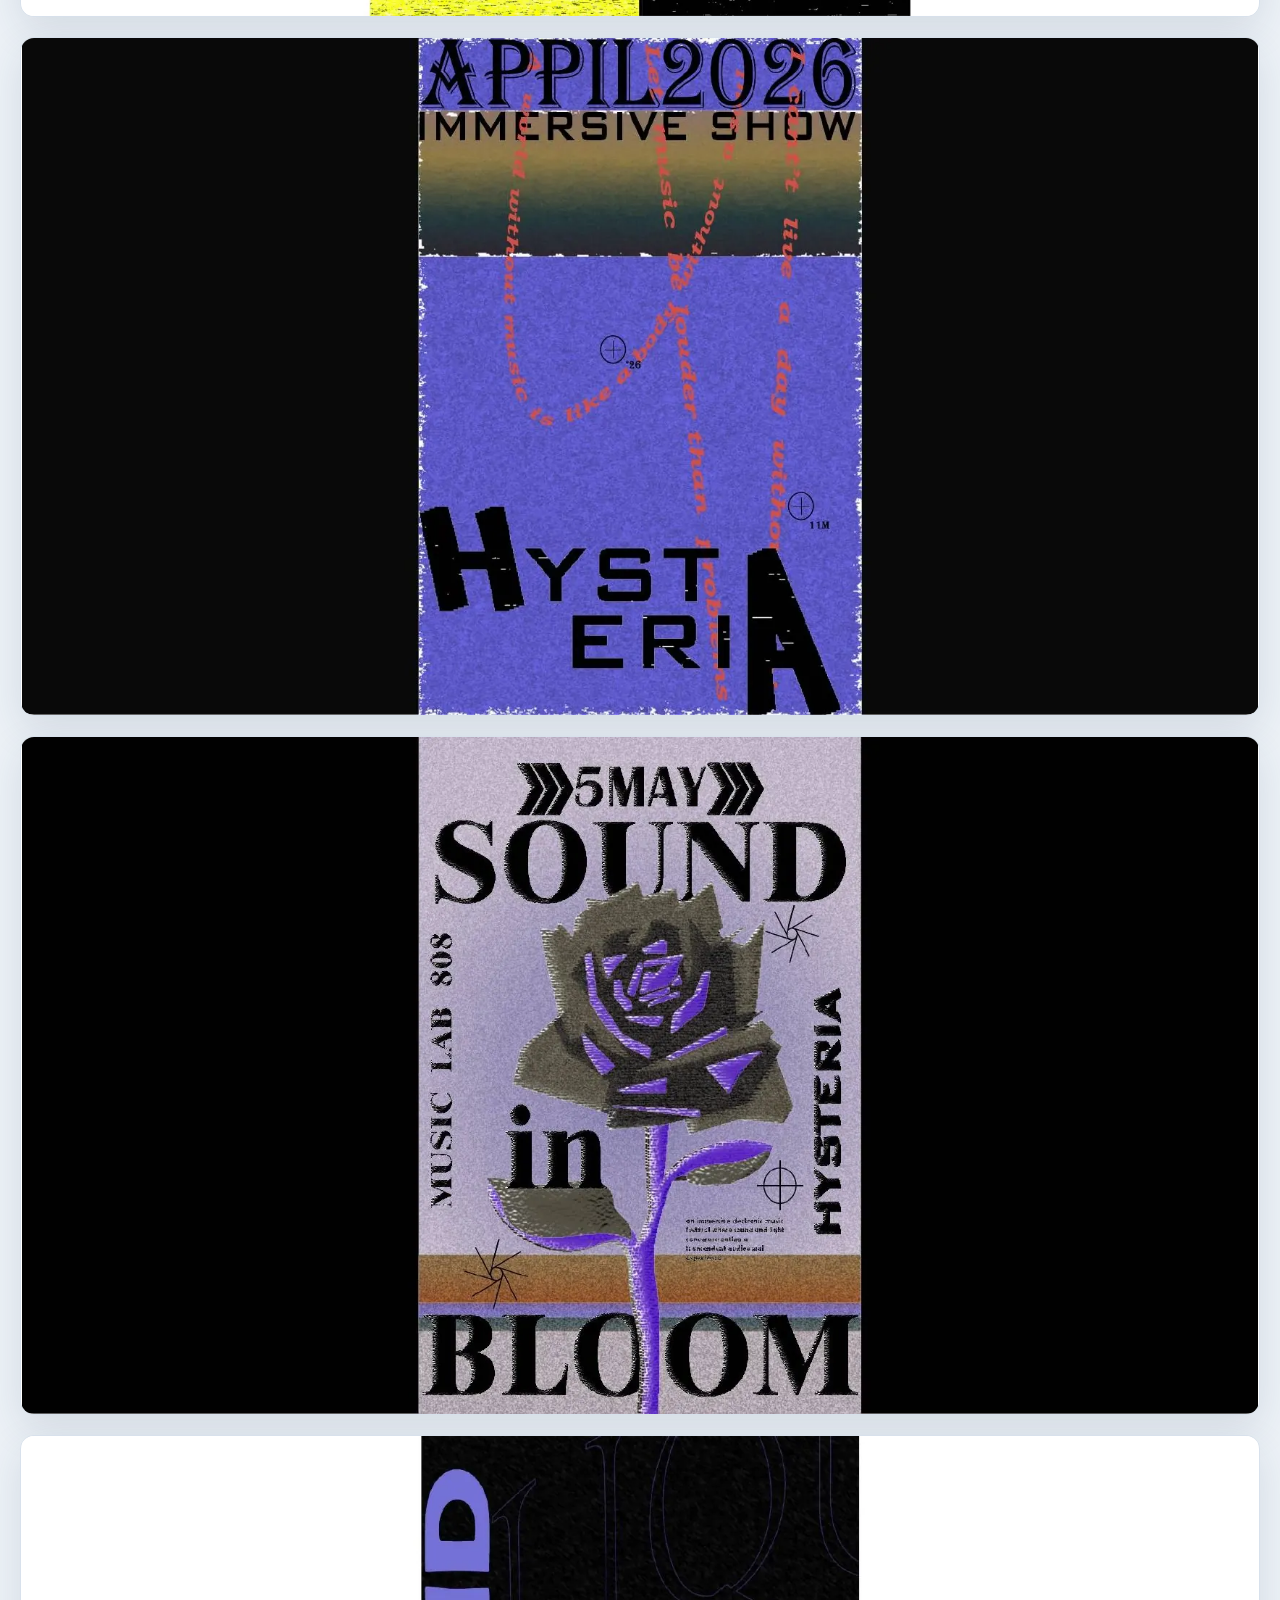
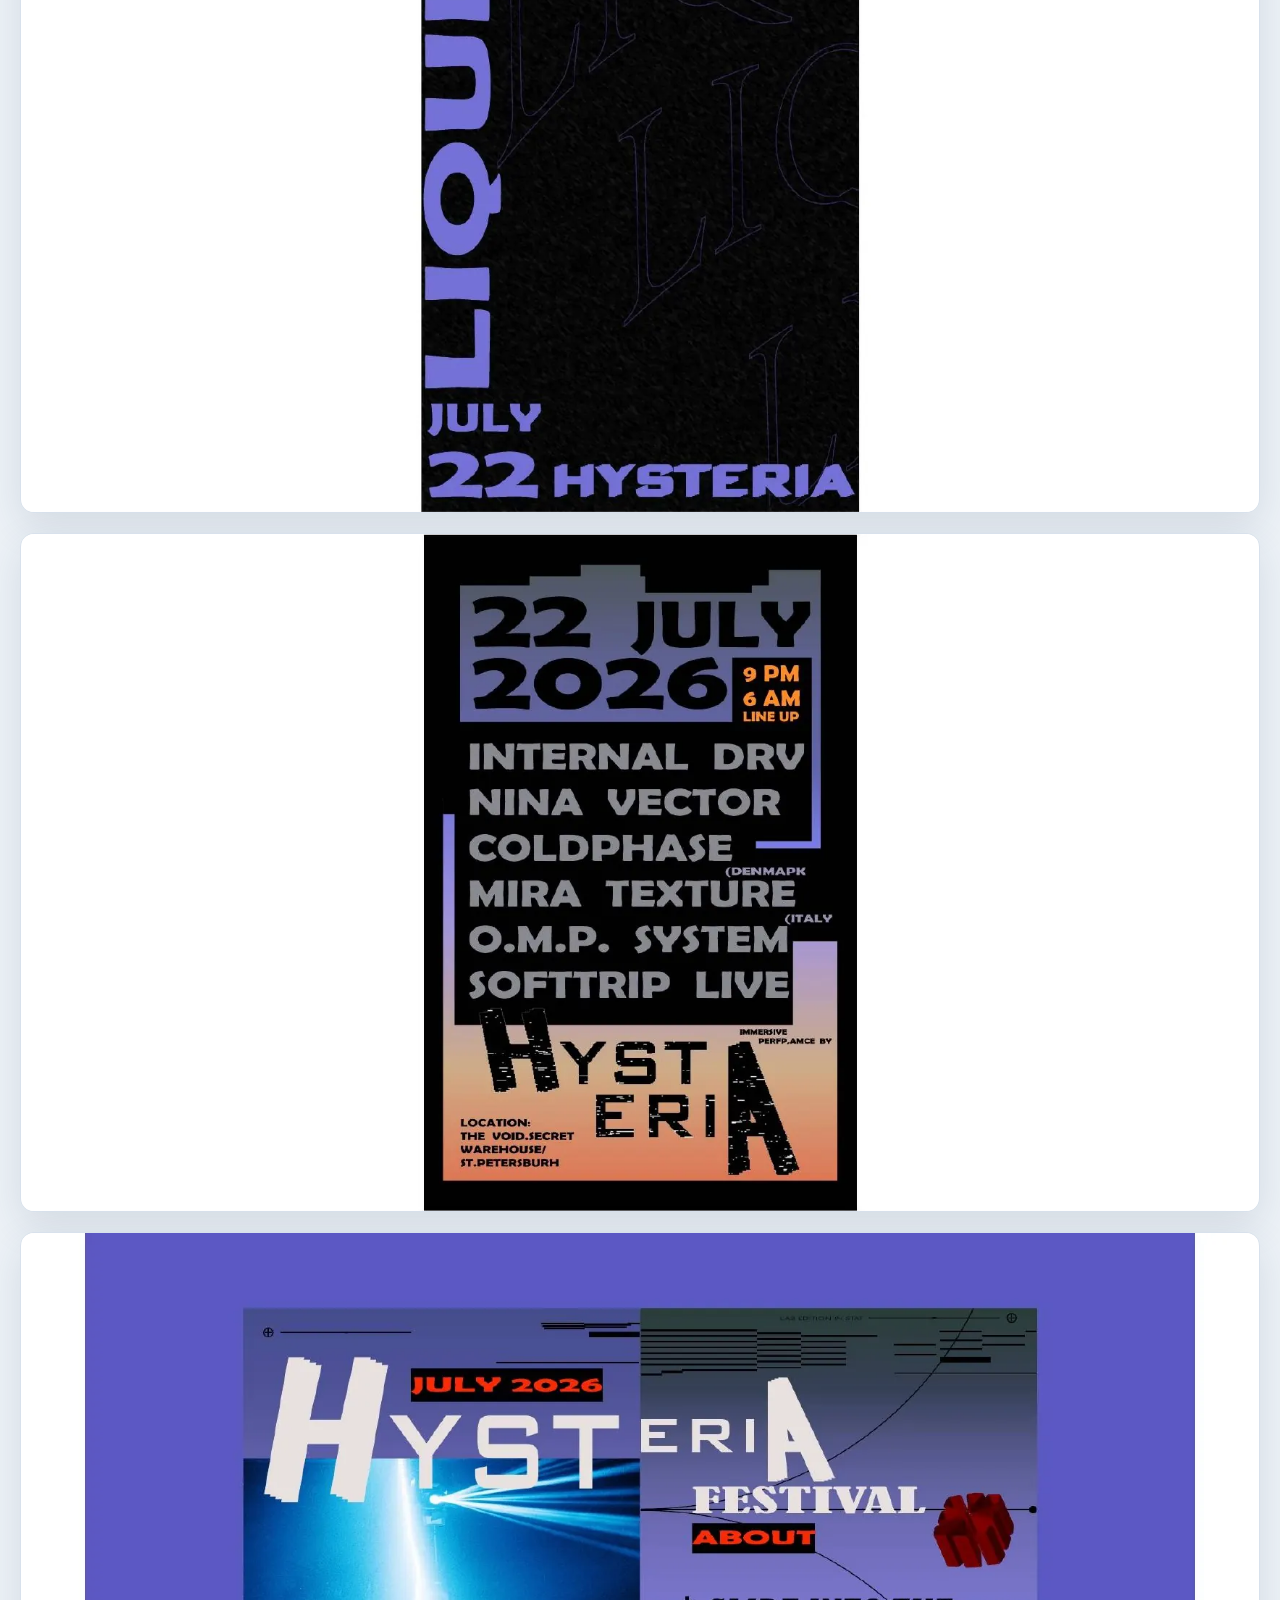
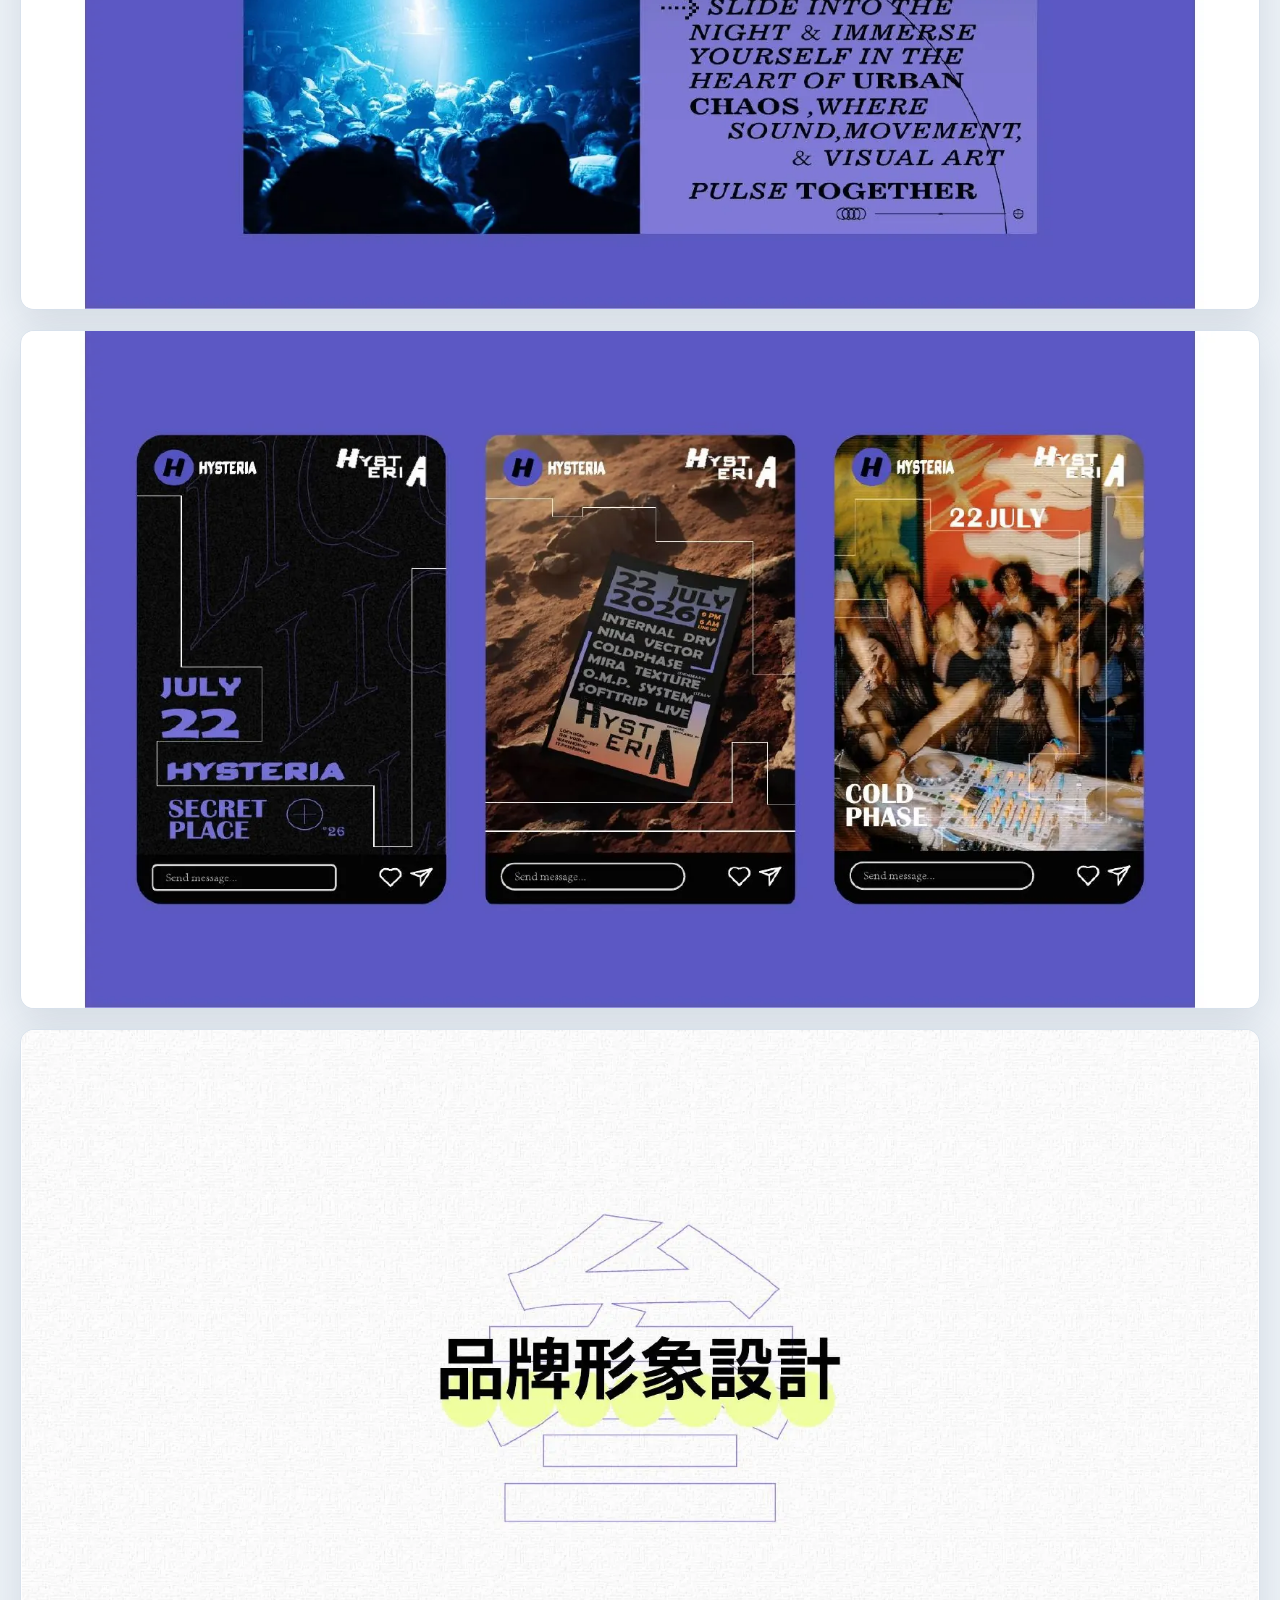
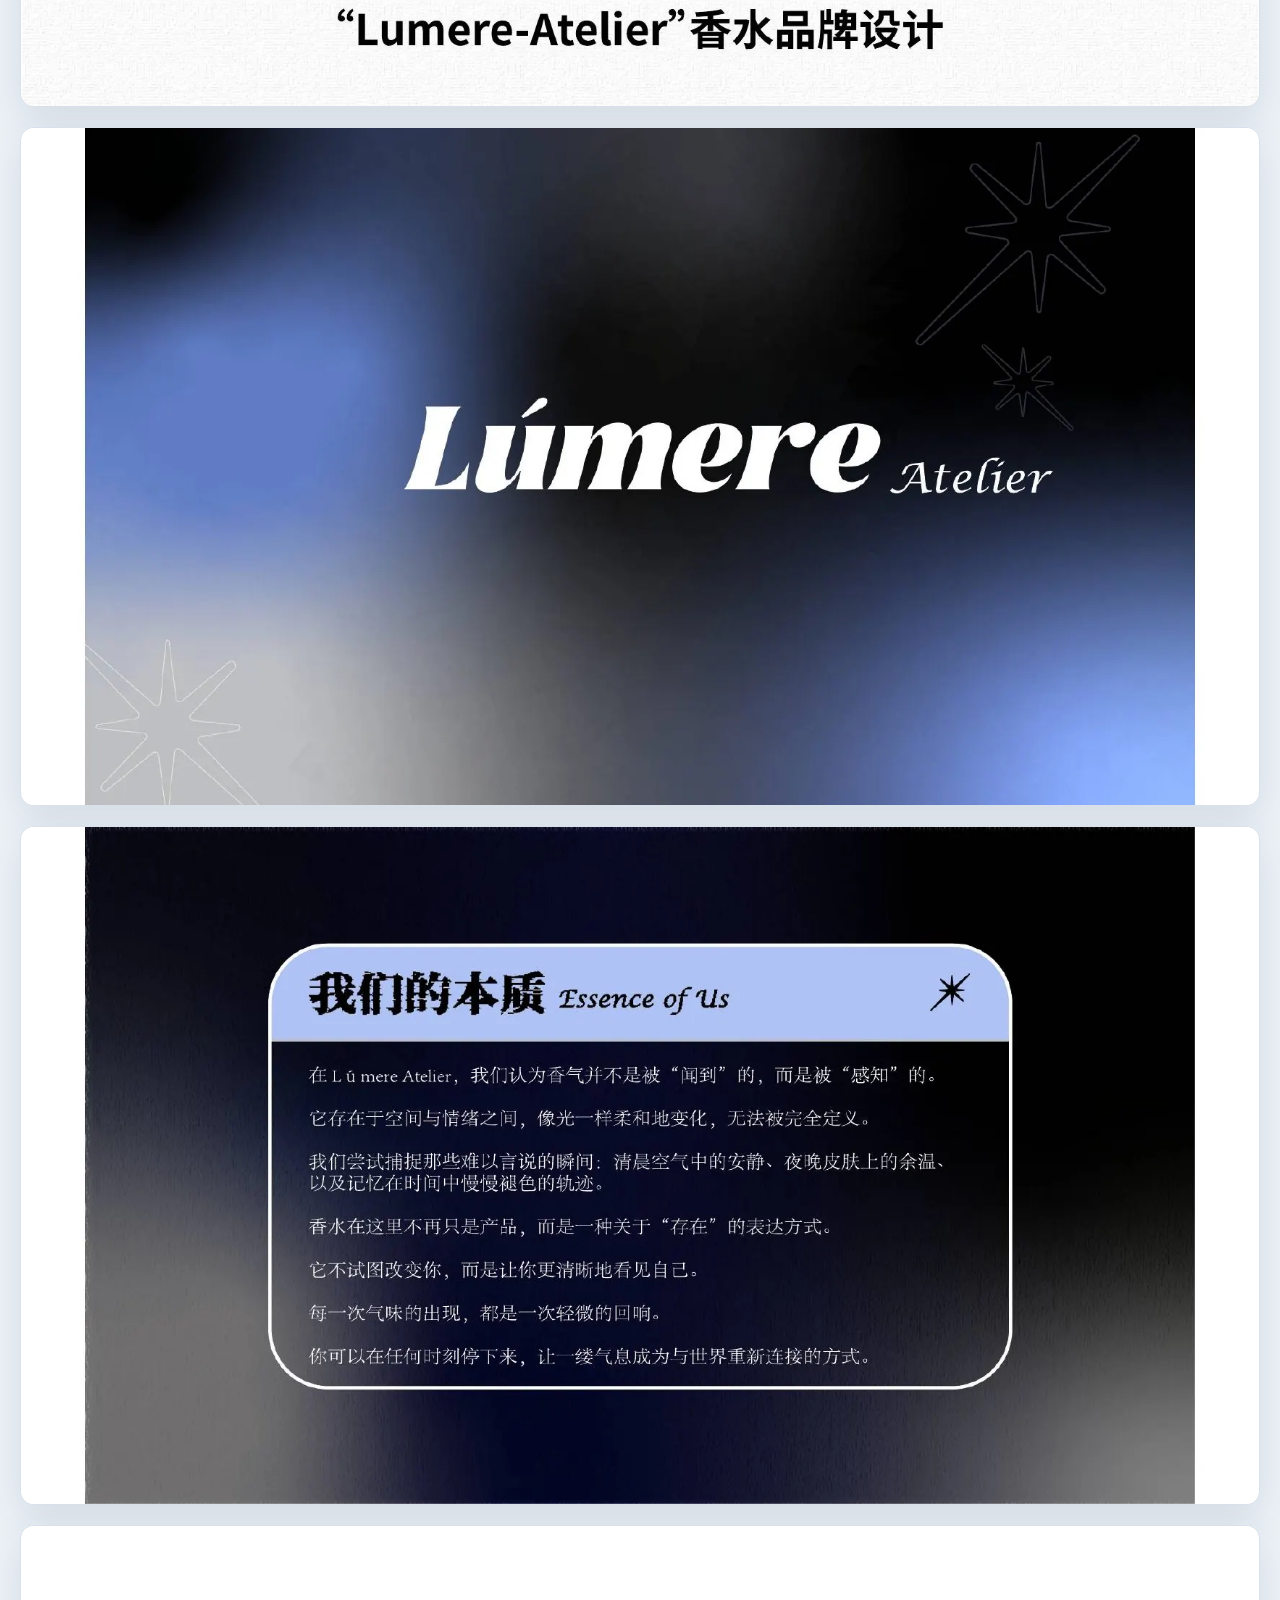
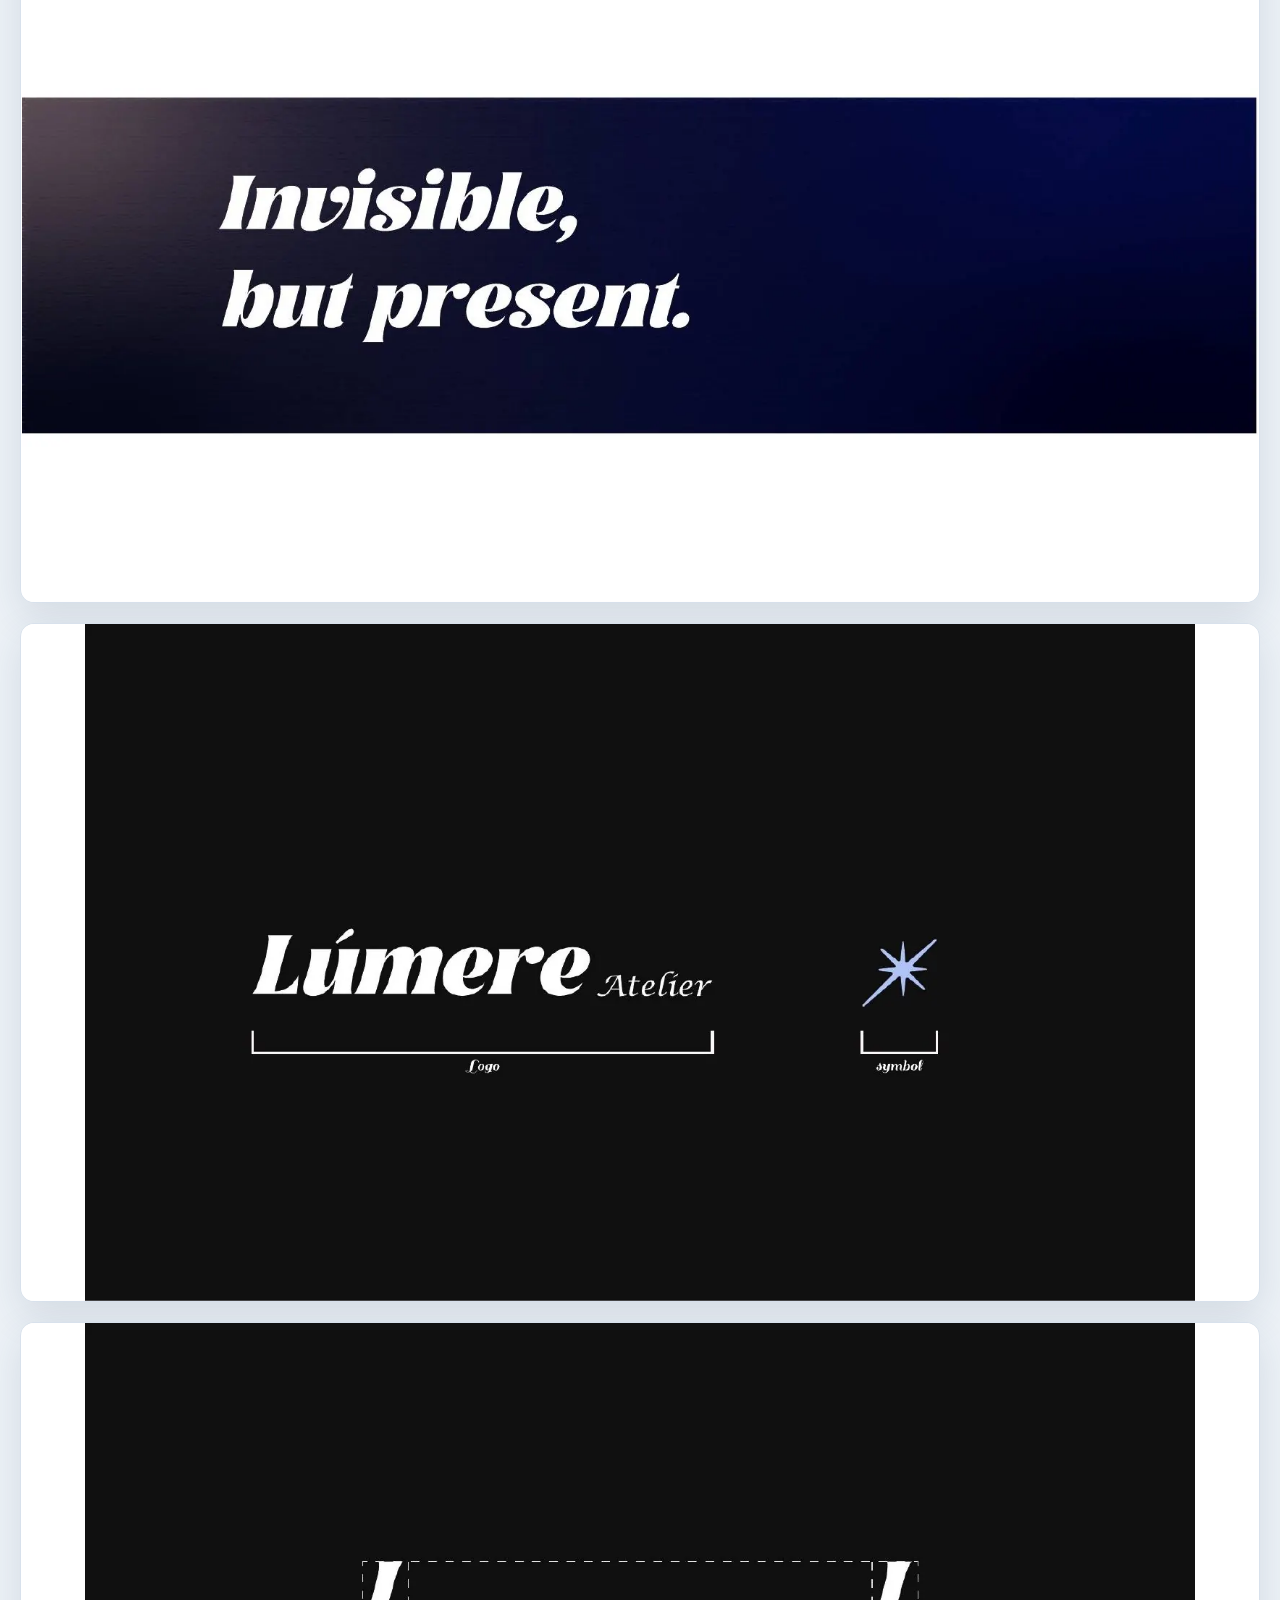
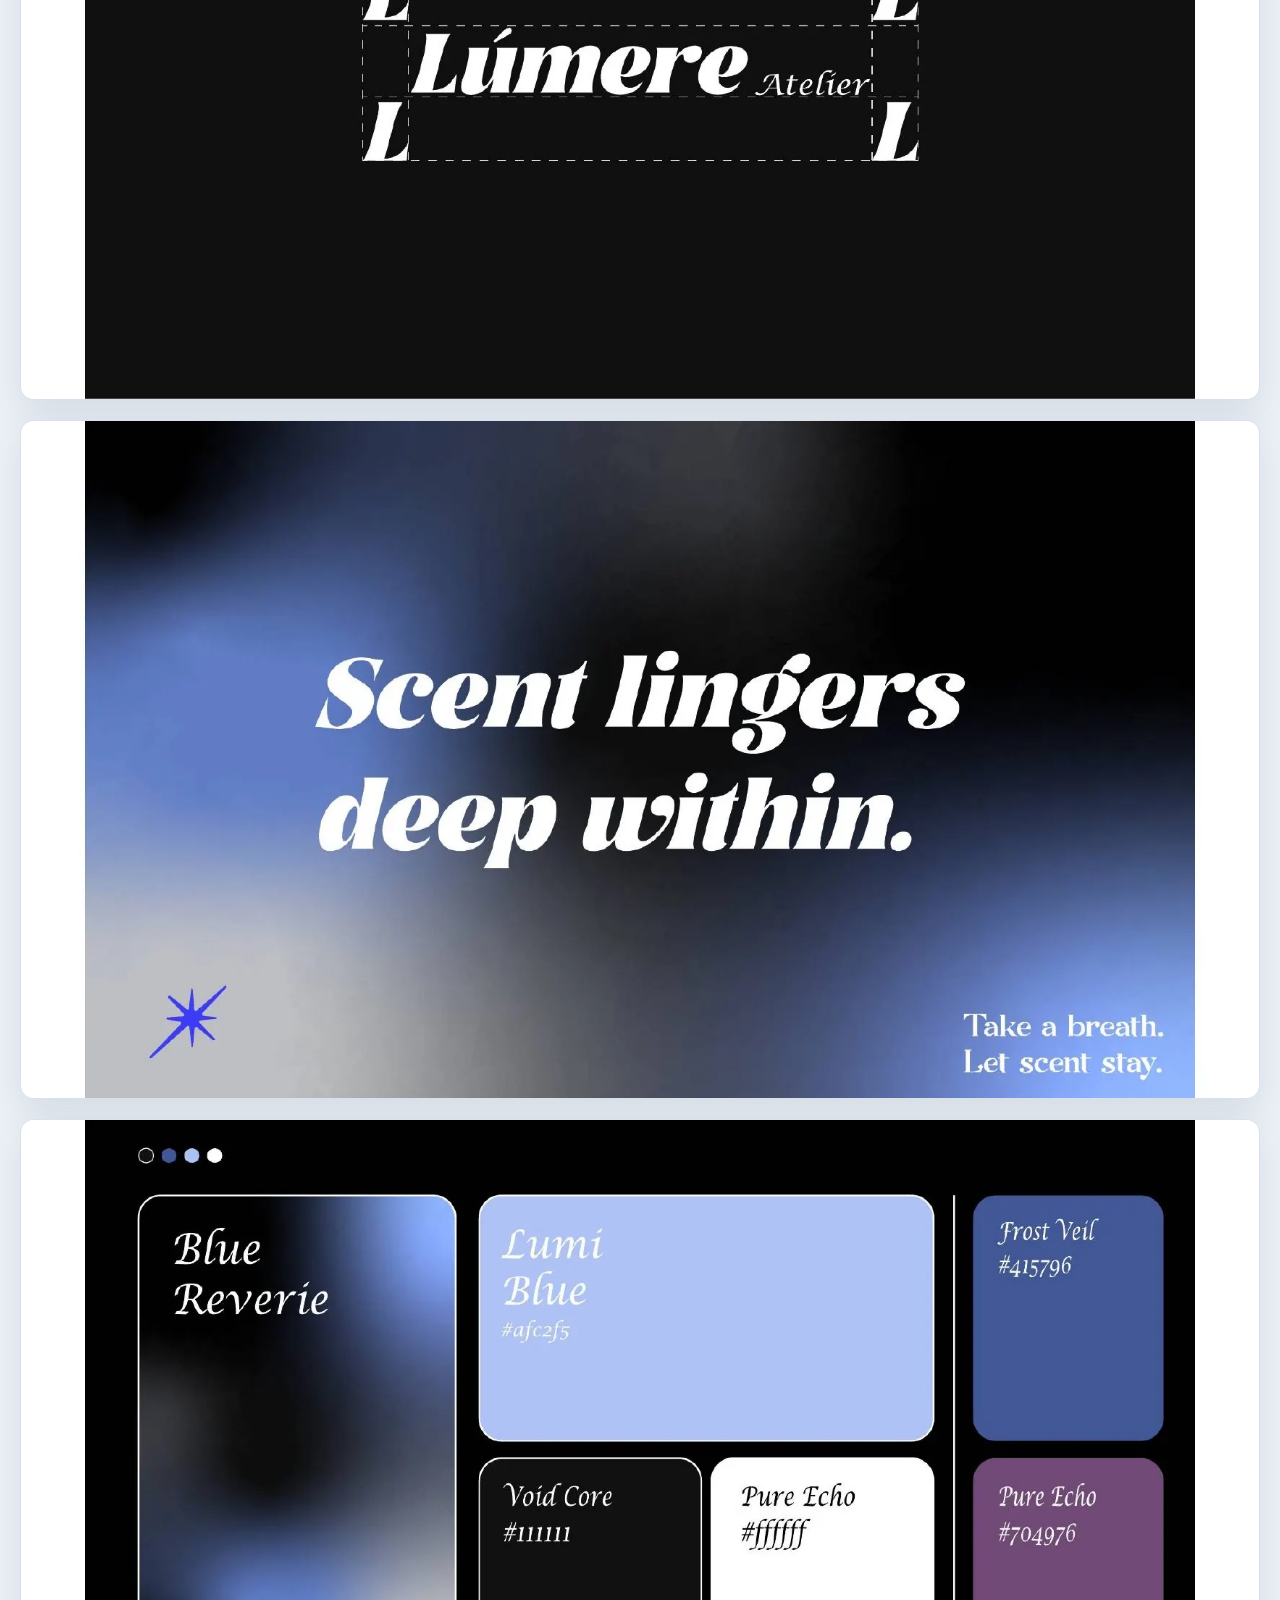
==== commit 726288fd: "Add files via upload" ====
--- a/pdf.html
+++ b/pdf.html
@@ -67,14 +67,13 @@
       <div class="counter" id="counter" aria-live="polite">第 1 / 44 页</div>
       <nav class="actions" aria-label="作品集操作">
         <a class="action" href="./view.html">返回入口</a>
-        <a class="action primary" href="./portfolio.pdf" download>下载原PDF</a>
       </nav>
     </div>
   </header>
   <main>
     <p class="notice">图片会随滚动逐页加载。无需下载即可浏览全部作品。</p>
     <div class="pages" id="pages" aria-label="作品集页面"></div>
-    <noscript>当前浏览器已关闭 JavaScript。请启用后在线阅读，或使用上方按钮下载原PDF。</noscript>
+    <noscript>当前浏览器已关闭 JavaScript。请启用后在线阅读作品集。</noscript>
   </main>
   <script>
     const total = 44;
